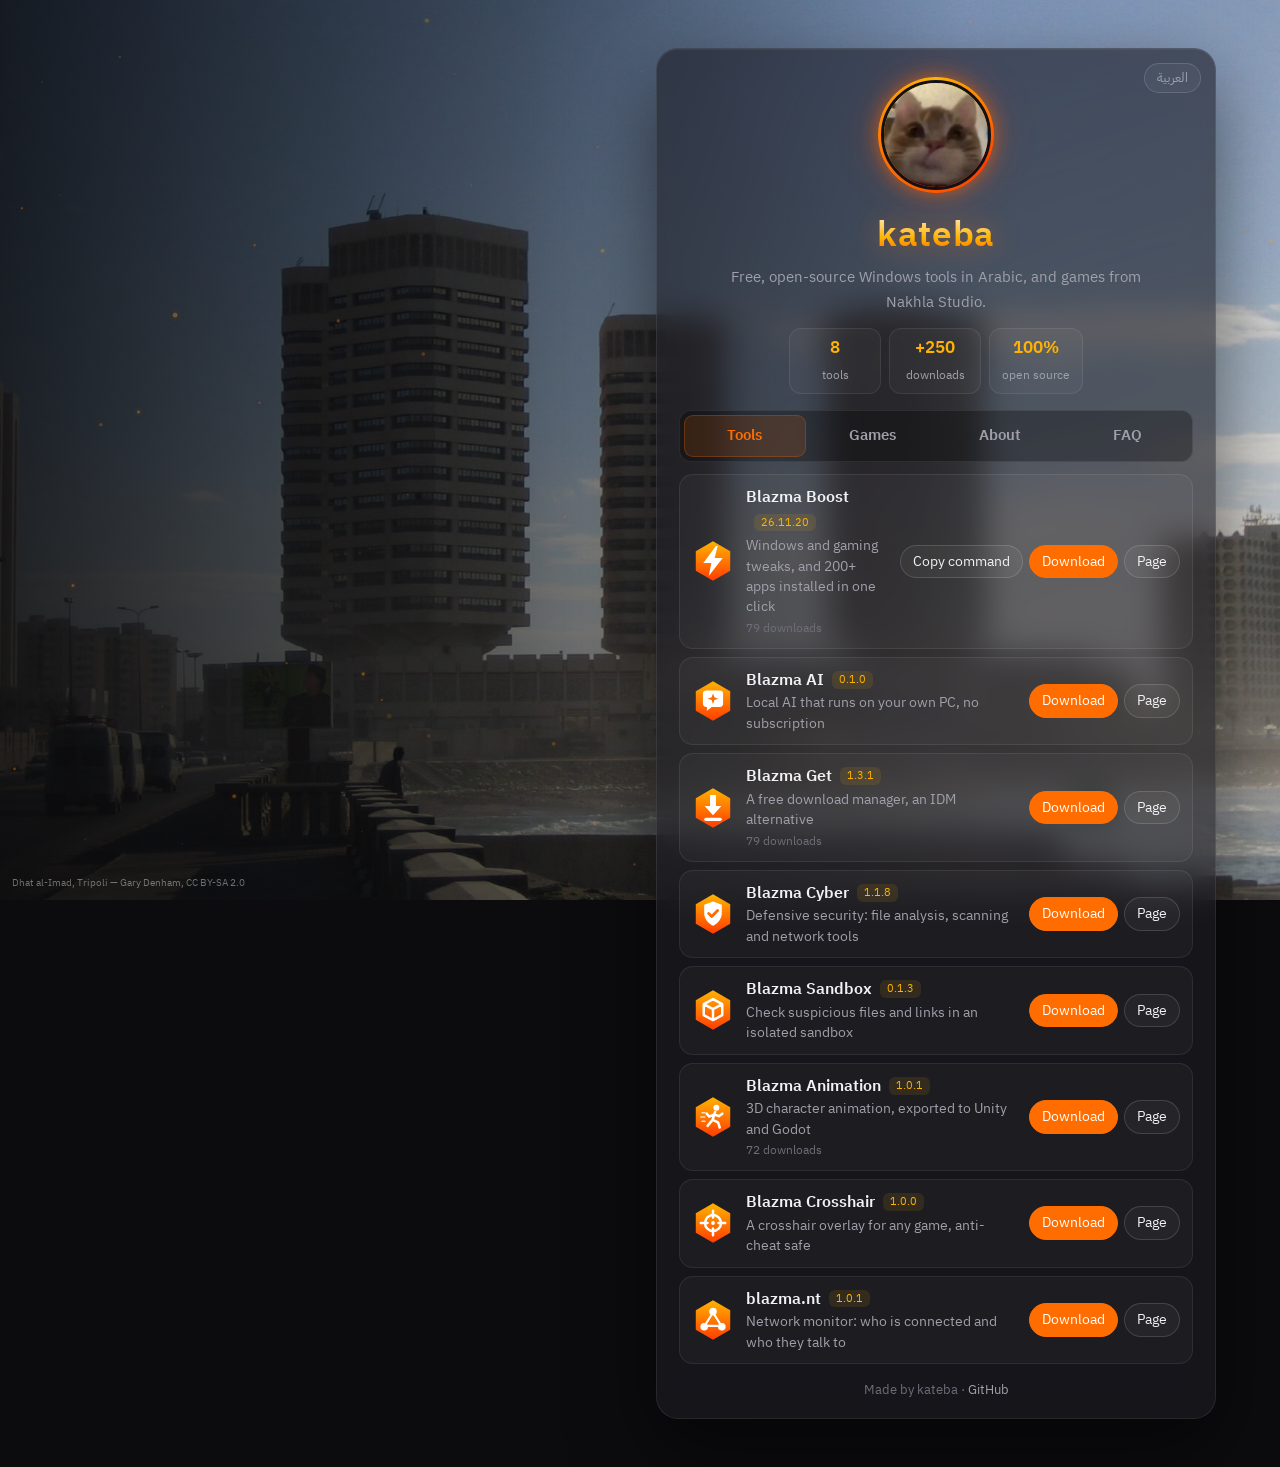
==== index.html @ b82c3898 "Cover: full Dhat al-Imad photo, uncropped" ====
<!DOCTYPE html>
<html lang="ar" dir="rtl">
<head>
<meta charset="utf-8">
<meta name="viewport" content="width=device-width, initial-scale=1">
<title>kateba — أدوات بلازما واستوديو نخلة</title>
<meta name="description" content="أدوات ويندوز عربية مجانية ومفتوحة المصدر من تطوير kateba: Blazma Boost وGet وCyber وSandbox وAI وAnimation وCrosshair وnt، وألعاب استوديو نخلة.">
<meta name="author" content="kateba (mr-kateba)">
<meta name="theme-color" content="#121216">
<link rel="canonical" href="https://mr-kateba.github.io/">
<link rel="icon" href="assets/icon.svg?v=1" type="image/svg+xml">
<link rel="icon" href="assets/icon-192.png?v=1" sizes="192x192" type="image/png">
<link rel="apple-touch-icon" href="assets/icon-192.png?v=1">
<link rel="manifest" href="manifest.webmanifest">
<meta property="og:type" content="website">
<meta property="og:site_name" content="أدوات بلازما">
<meta property="og:title" content="kateba — أدوات بلازما واستوديو نخلة">
<meta property="og:description" content="أدوات ويندوز عربية مجانية ومفتوحة المصدر، بدون حسابات وبدون تتبع.">
<meta property="og:url" content="https://mr-kateba.github.io/">
<meta property="og:image" content="https://mr-kateba.github.io/assets/og.png?v=1">
<meta property="og:image:width" content="1200">
<meta property="og:image:height" content="630">
<meta property="og:locale" content="ar_AR">
<meta name="twitter:card" content="summary_large_image">
<meta name="twitter:title" content="kateba — أدوات بلازما واستوديو نخلة">
<meta name="twitter:description" content="أدوات ويندوز عربية مجانية ومفتوحة المصدر، بدون حسابات وبدون تتبع.">
<meta name="twitter:image" content="https://mr-kateba.github.io/assets/og.png?v=1">
<link rel="stylesheet" href="assets/site.css?v=202611250205">
</head>
<body>

<div class="backdrop" id="backdrop" aria-hidden="true"></div>
<canvas id="embers" class="embers" aria-hidden="true"></canvas>

<main class="stage">
  <section class="card" id="card">
    <button class="lang" id="lang" type="button">English</button>
    <div class="avatar-wrap"><img id="avatar" class="avatar" src="assets/cat.webp" alt="kateba"></div>
    <h1 class="name">kateba</h1>
    <p class="bio" data-i18n="bio"></p>
    <div class="stats" id="stats"></div>

    <nav class="tabs" role="tablist">
      <button class="tab active" role="tab" aria-selected="true" data-tab="tools" data-i18n="tab.tools"></button>
      <button class="tab" role="tab" aria-selected="false" data-tab="games" data-i18n="tab.games"></button>
      <button class="tab" role="tab" aria-selected="false" data-tab="about" data-i18n="tab.about"></button>
      <button class="tab" role="tab" aria-selected="false" data-tab="faq" data-i18n="tab.faq"></button>
    </nav>
    <div class="panel active" id="tab-tools" role="tabpanel"><ul class="list" id="tools"></ul></div>
    <div class="panel" id="tab-games" role="tabpanel"><ul class="list" id="games"></ul></div>
    <div class="panel" id="tab-about" role="tabpanel"><div class="prose" id="about"></div></div>
    <div class="panel" id="tab-faq" role="tabpanel"><div class="faq" id="faq"></div></div>

    <p class="foot"><span data-i18n="foot"></span> · <a href="https://github.com/mr-kateba" target="_blank" rel="noopener"><bdi>GitHub</bdi></a></p>
  </section>
  <a class="credit" href="https://commons.wikimedia.org/wiki/File:Dath_al-Imad_towers,_Tripoli_-_Flickr_-_StartAgain.jpg" target="_blank" rel="noopener" dir="ltr">Dhat al-Imad, Tripoli — Gary Denham, CC BY-SA 2.0</a>
</main>

<script src="assets/app.js?v=202611250205"></script>
</body>
</html>
---- assets/site.css ----
@font-face { font-family: "Plex Arabic"; font-weight: 400; font-display: swap; src: url(fonts/plex-arabic-arabic-400.woff2) format("woff2"); unicode-range: U+0600-06FF, U+0750-077F, U+FB50-FDFF, U+FE70-FEFF; }
@font-face { font-family: "Plex Arabic"; font-weight: 600; font-display: swap; src: url(fonts/plex-arabic-arabic-600.woff2) format("woff2"); unicode-range: U+0600-06FF, U+0750-077F, U+FB50-FDFF, U+FE70-FEFF; }
@font-face { font-family: "Plex Arabic"; font-weight: 400; font-display: swap; src: url(fonts/plex-arabic-latin-400.woff2) format("woff2"); unicode-range: U+0000-00FF, U+2000-206F; }
@font-face { font-family: "Plex Arabic"; font-weight: 600; font-display: swap; src: url(fonts/plex-arabic-latin-600.woff2) format("woff2"); unicode-range: U+0000-00FF, U+2000-206F; }

:root {
  --bg: #0c0c0f; --panel: rgba(28, 28, 34, .62); --line: rgba(255, 255, 255, .08); --line-2: rgba(255, 255, 255, .14);
  --text: #f2f2f5; --muted: #a0a0ab; --faint: #6e6e7a;
  --accent: #ff6d00; --accent-2: #ffb300; --hot: #ff3d00;
  --glow: 0 0 18px rgba(255, 109, 0, .55), 0 0 42px rgba(255, 61, 0, .25);
}
* { box-sizing: border-box; }
html, body { margin: 0; height: 100%; }
body { background: var(--bg); color: var(--text); font-family: "Plex Arabic", "Segoe UI", Tahoma, sans-serif; line-height: 1.6; overflow-x: hidden; }
button { font: inherit; color: inherit; }
a { color: inherit; text-decoration: none; }


/* ---------- background */
.backdrop { position: fixed; inset: 0; z-index: -2;
  background:
    radial-gradient(60% 50% at 50% 110%, rgba(255, 61, 0, .28), transparent 70%),
    radial-gradient(40% 35% at 85% 0%, rgba(255, 179, 0, .10), transparent 70%),
    radial-gradient(45% 40% at 10% 10%, rgba(255, 109, 0, .08), transparent 70%),
    var(--bg);
  background-size: cover; background-position: center; }
.backdrop.has-image::after { content: ""; position: absolute; inset: 0; background: linear-gradient(180deg, rgba(8, 8, 10, .55), rgba(8, 8, 10, .85)); }
.embers { position: fixed; inset: 0; z-index: -1; width: 100%; height: 100%; pointer-events: none; }

/* ---------- card */
.stage { min-height: 100%; display: grid; place-items: center; padding: 48px 16px; }
.card { width: min(560px, 100%); background: var(--panel); border: 1px solid var(--line); border-radius: 22px; padding: 28px 22px 18px;
  backdrop-filter: blur(16px) saturate(1.2); -webkit-backdrop-filter: blur(16px) saturate(1.2);
  box-shadow: 0 30px 80px rgba(0, 0, 0, .55), inset 0 1px 0 rgba(255, 255, 255, .05);
  text-align: center; opacity: 0; transform: translateY(18px) scale(.98); transition: opacity .8s ease .15s, transform .8s cubic-bezier(.2, .8, .2, 1) .15s; }
body.entered .card { opacity: 1; transform: none; }

.avatar-wrap { width: 116px; height: 116px; margin: 0 auto; border-radius: 50%; padding: 3px;
  background: conic-gradient(from 0deg, var(--accent-2), var(--hot), var(--accent), var(--accent-2)); animation: spin 6s linear infinite; box-shadow: var(--glow); }
.avatar { width: 100%; height: 100%; border-radius: 50%; object-fit: cover; display: block; background: #16161b; border: 3px solid #121216; animation: spin 6s linear infinite reverse; }
@keyframes spin { to { transform: rotate(360deg); } }

.name { margin: 14px 0 2px; font-size: 2.2rem; font-weight: 600; letter-spacing: .02em;
  background: linear-gradient(180deg, #fff 0%, var(--accent-2) 55%, var(--hot) 100%); -webkit-background-clip: text; background-clip: text; color: transparent;
  filter: drop-shadow(0 0 14px rgba(255, 109, 0, .45)); }
.bio { margin: 0 auto 18px; max-width: 420px; color: var(--muted); font-size: .95rem; }

/* ---------- tabs + lists */
.tabs { display: flex; gap: 6px; padding: 4px; background: rgba(0, 0, 0, .3); border: 1px solid var(--line); border-radius: 12px; margin-bottom: 12px; }
.tab { flex: 1; border: 0; background: transparent; color: var(--muted); padding: 9px 10px; border-radius: 9px; cursor: pointer; font-weight: 600; transition: background .2s, color .2s; }
.tab:hover { color: var(--text); }
.tab.active { background: rgba(255, 109, 0, .14); color: var(--accent); box-shadow: inset 0 0 0 1px rgba(255, 109, 0, .25); }
.panel { display: none; }
.panel.active { display: block; animation: rise .35s ease; }
@keyframes rise { from { opacity: 0; transform: translateY(6px); } }

.list { list-style: none; margin: 0; padding: 0; display: flex; flex-direction: column; gap: 8px; text-align: start; }
.item { display: flex; align-items: center; gap: 12px; padding: 10px 12px; border-radius: 14px; background: rgba(255, 255, 255, .03); border: 1px solid var(--line); transition: border-color .2s, background .2s, transform .2s; }
.item:hover { border-color: rgba(255, 109, 0, .45); background: rgba(255, 109, 0, .06); transform: translateY(-1px); }
.item img { width: 42px; height: 42px; flex: none; border-radius: 10px; }
.item .info { flex: 1; min-width: 0; }
.item .t { font-weight: 600; }
.item .d { color: var(--muted); font-size: .85rem; line-height: 1.5; }
.item .go { flex: none; display: flex; gap: 6px; }
.pill { border: 1px solid var(--line-2); background: rgba(255, 255, 255, .04); border-radius: 999px; padding: 5px 12px; font-size: .85rem; cursor: pointer; white-space: nowrap; transition: border-color .2s, background .2s; }
.pill:hover { border-color: var(--accent); }
.pill.primary { background: var(--accent); border-color: var(--accent); color: #fff; }
.pill.primary:hover { background: #ff8124; }
.empty { padding: 28px 12px; border: 1px dashed var(--line-2); border-radius: 14px; color: var(--muted); text-align: center; }
.empty b { display: block; color: var(--text); font-size: 1.05rem; margin-bottom: 4px; }
.empty img { width: 52px; height: 52px; opacity: .85; margin-bottom: 6px; }
.foot { margin-top: 14px; color: var(--faint); font-size: .8rem; }
.foot a:hover { color: var(--accent); }

.toast { position: fixed; top: 18px; left: 50%; transform: translate(-50%, -20px); opacity: 0; z-index: 60; background: #1c1c22; border: 1px solid var(--line-2); padding: 8px 16px; border-radius: 999px; transition: .3s; }
.toast.show { opacity: 1; transform: translate(-50%, 0); }

@media (max-width: 760px) {
  .item { flex-wrap: wrap; }
  .item .d { white-space: normal; }
  .item .go { width: 100%; padding-inline-start: 54px; }
  .name { font-size: 1.9rem; }
}
@media (prefers-reduced-motion: reduce) { *, *::before, *::after { animation: none !important; transition: none !important; } }

/* ---------- v3: language button, header stats, versions, about, FAQ */
.card { position: relative; }
.lang { position: absolute; top: 14px; inset-inline-end: 14px; border: 1px solid var(--line-2); background: rgba(255,255,255,.04); color: var(--muted);
  border-radius: 999px; padding: 4px 12px; font-size: .8rem; cursor: pointer; transition: color .2s, border-color .2s; }
.lang:hover { color: var(--text); border-color: var(--accent); }
.stats { display: flex; justify-content: center; gap: 8px; margin: -4px 0 16px; flex-wrap: wrap; }
.stat { min-width: 92px; padding: 6px 12px; border-radius: 12px; background: rgba(255,255,255,.03); border: 1px solid var(--line); }
.stat b { display: block; font-size: 1.05rem; color: var(--accent-2); font-variant-numeric: tabular-nums; }
.stat span { font-size: .75rem; color: var(--muted); }
.tab { padding: 9px 4px; font-size: .92rem; }
.ver { display: inline-block; margin-inline-start: 8px; padding: 0 7px; border-radius: 6px; font-size: .7rem; font-weight: 400; vertical-align: 2px;
  color: var(--accent-2); background: rgba(255,179,0,.1); direction: ltr; font-variant-numeric: tabular-nums; }
.item .meta { font-size: .75rem; color: var(--faint); margin-top: 1px; }
.prose { text-align: start; color: var(--muted); font-size: .95rem; padding: 4px 6px; }
.prose p { margin: 0 0 10px; }
.prose b { color: var(--text); }
.faq { display: flex; flex-direction: column; gap: 8px; text-align: start; }
.faq details { border: 1px solid var(--line); border-radius: 12px; background: rgba(255,255,255,.03); padding: 0 14px; transition: border-color .2s; }
.faq details[open] { border-color: rgba(255,109,0,.4); }
.faq summary { cursor: pointer; padding: 11px 0; font-weight: 600; list-style: none; display: flex; justify-content: space-between; gap: 10px; }
.faq summary::-webkit-details-marker { display: none; }
.faq summary::after { content: "+"; color: var(--accent); font-weight: 400; font-size: 1.2rem; line-height: 1; transition: transform .2s; }
.faq details[open] summary::after { transform: rotate(45deg); }
.faq p { margin: 0 0 12px; color: var(--muted); font-size: .9rem; }
.faq code { font-family: Consolas, monospace; background: rgba(0,0,0,.35); padding: 1px 6px; border-radius: 5px; color: var(--text); }
.foot { margin: 16px 0 0; }
.foot a { color: var(--muted); }
html[dir=ltr] .item .go { direction: ltr; }

.prose .note { display: block; margin-top: 6px; font-size: .7rem; color: var(--faint); opacity: .7; }

/* ---------- cover: Dhat al-Imad on the left, card on the right (bright, as in the first preview) */
body.has-cover .backdrop.has-image { background-size: auto 118%; background-position: 12% 40%; }
body.has-cover .backdrop.has-image::after { background: linear-gradient(270deg, rgba(8,8,10,.85) 0%, rgba(8,8,10,.55) 40%, rgba(8,8,10,.15) 75%); }
body.has-cover .embers { opacity: .45; }
body.has-cover .stage { display: flex; justify-content: flex-start; padding-inline: clamp(16px, 5vw, 80px); }
html[dir=ltr] body.has-cover .stage { justify-content: flex-end; }
html[dir=ltr] body.has-cover .backdrop.has-image::after { transform: scaleX(-1); }
.credit { position: fixed; bottom: 8px; left: 12px; z-index: 2; font-size: .65rem; color: rgba(255,255,255,.4); text-decoration: none; }
.credit:hover { color: rgba(255,255,255,.75); }
body:not(.has-cover) .credit { display: none; }
@media (max-width: 900px) {
  body.has-cover .backdrop.has-image { position: absolute; inset: 0 0 auto 0; height: 300px; background-position: 30% 40%;
    -webkit-mask-image: linear-gradient(#000 60%, transparent); mask-image: linear-gradient(#000 60%, transparent); }
  body.has-cover .backdrop.has-image::after { background: rgba(8,8,10,.25); transform: none; }
  body.has-cover .stage { justify-content: center; padding-top: 210px; }
  .credit { position: static; display: block; text-align: center; padding: 0 0 16px; }
}
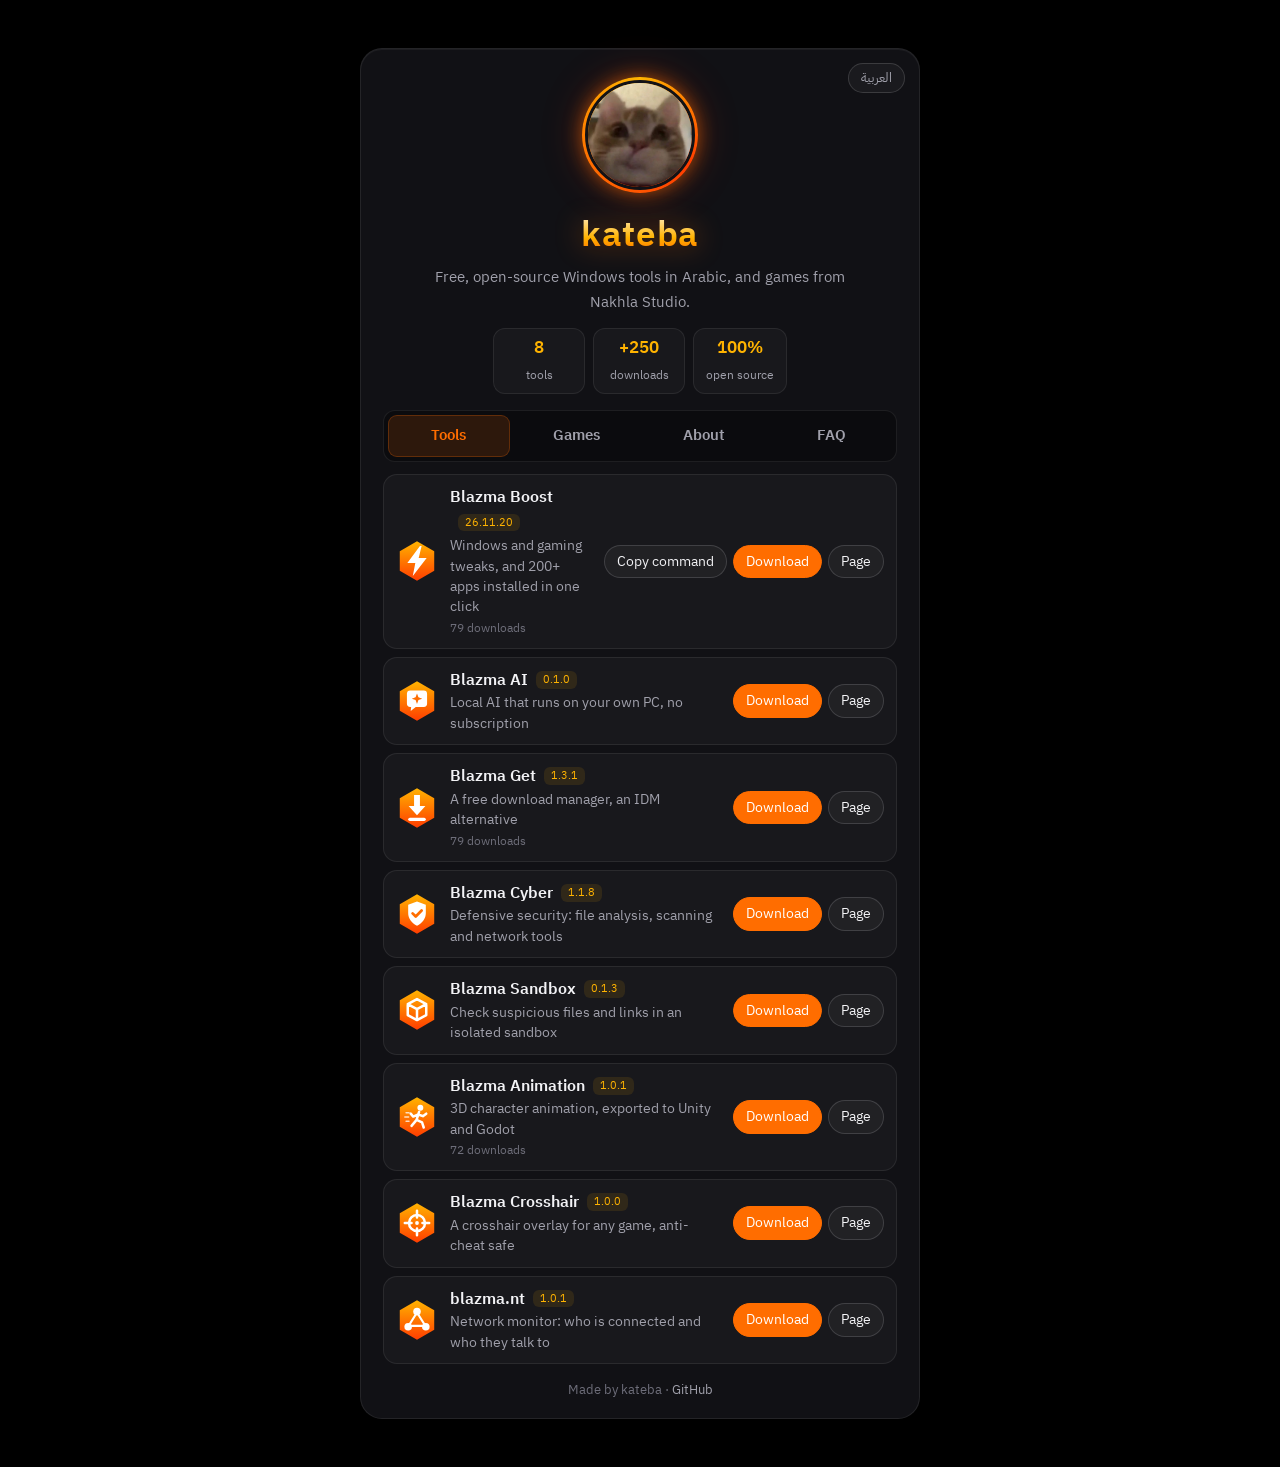
==== commit d3ed9897: "Plain black background for now (cover kept in assets)" ====
--- a/index.html
+++ b/index.html
@@ -25,7 +25,7 @@
 <meta name="twitter:title" content="kateba — أدوات بلازما واستوديو نخلة">
 <meta name="twitter:description" content="أدوات ويندوز عربية مجانية ومفتوحة المصدر، بدون حسابات وبدون تتبع.">
 <meta name="twitter:image" content="https://mr-kateba.github.io/assets/og.png?v=1">
-<link rel="stylesheet" href="assets/site.css?v=202611250205">
+<link rel="stylesheet" href="assets/site.css?v=202611250210">
 </head>
 <body>
 
@@ -56,6 +56,6 @@
   <a class="credit" href="https://commons.wikimedia.org/wiki/File:Dath_al-Imad_towers,_Tripoli_-_Flickr_-_StartAgain.jpg" target="_blank" rel="noopener" dir="ltr">Dhat al-Imad, Tripoli — Gary Denham, CC BY-SA 2.0</a>
 </main>
 
-<script src="assets/app.js?v=202611250205"></script>
+<script src="assets/app.js?v=202611250210"></script>
 </body>
 </html>
--- a/assets/site.css
+++ b/assets/site.css
@@ -131,3 +131,8 @@
   body.has-cover .stage { justify-content: center; padding-top: 210px; }
   .credit { position: static; display: block; text-align: center; padding: 0 0 16px; }
 }
+
+/* plain black background for now */
+body:not(.has-cover) .backdrop { background: #000; }
+body:not(.has-cover) .embers { display: none; }
+body { background: #000; }
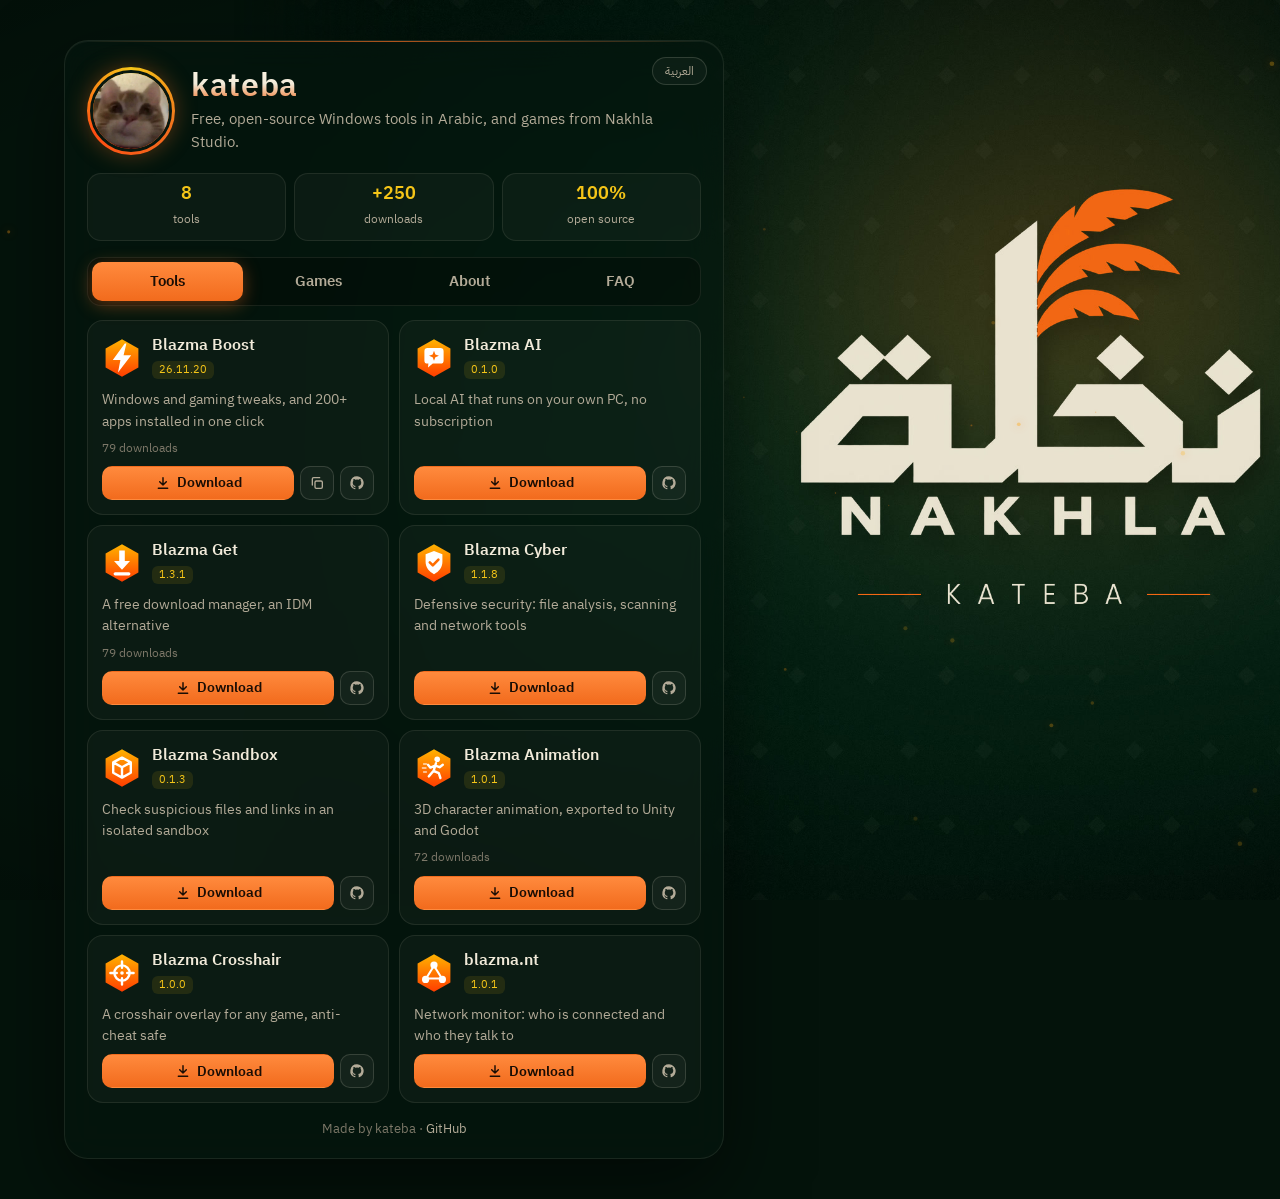
==== commit 3a59c3fc: "Nakhla wallpaper in full resolution as the background, new tool tiles and tabs in the Nakhla colours" ====
--- a/index.html
+++ b/index.html
@@ -6,7 +6,7 @@
 <title>kateba — أدوات بلازما واستوديو نخلة</title>
 <meta name="description" content="أدوات ويندوز عربية مجانية ومفتوحة المصدر من تطوير kateba: Blazma Boost وGet وCyber وSandbox وAI وAnimation وCrosshair وnt، وألعاب استوديو نخلة.">
 <meta name="author" content="kateba (mr-kateba)">
-<meta name="theme-color" content="#121216">
+<meta name="theme-color" content="#04130b">
 <link rel="canonical" href="https://mr-kateba.github.io/">
 <link rel="icon" href="assets/icon.svg?v=1" type="image/svg+xml">
 <link rel="icon" href="assets/icon-192.png?v=1" sizes="192x192" type="image/png">
@@ -25,7 +25,7 @@
 <meta name="twitter:title" content="kateba — أدوات بلازما واستوديو نخلة">
 <meta name="twitter:description" content="أدوات ويندوز عربية مجانية ومفتوحة المصدر، بدون حسابات وبدون تتبع.">
 <meta name="twitter:image" content="https://mr-kateba.github.io/assets/og.png?v=1">
-<link rel="stylesheet" href="assets/site.css?v=202611250210">
+<link rel="stylesheet" href="assets/site.css?v=202611251100">
 </head>
 <body>
 
@@ -35,27 +35,27 @@
 <main class="stage">
   <section class="card" id="card">
     <button class="lang" id="lang" type="button">English</button>
-    <div class="avatar-wrap"><img id="avatar" class="avatar" src="assets/cat.webp" alt="kateba"></div>
-    <h1 class="name">kateba</h1>
-    <p class="bio" data-i18n="bio"></p>
+    <header class="top">
+      <div class="avatar-wrap"><img id="avatar" class="avatar" src="assets/cat.webp" alt="kateba"></div>
+      <div class="who"><h1 class="name">kateba</h1><p class="bio" data-i18n="bio"></p></div>
+    </header>
     <div class="stats" id="stats"></div>
 
-    <nav class="tabs" role="tablist">
+    <nav class="tabs" role="tablist"><span class="ink" aria-hidden="true"></span>
       <button class="tab active" role="tab" aria-selected="true" data-tab="tools" data-i18n="tab.tools"></button>
       <button class="tab" role="tab" aria-selected="false" data-tab="games" data-i18n="tab.games"></button>
       <button class="tab" role="tab" aria-selected="false" data-tab="about" data-i18n="tab.about"></button>
       <button class="tab" role="tab" aria-selected="false" data-tab="faq" data-i18n="tab.faq"></button>
     </nav>
-    <div class="panel active" id="tab-tools" role="tabpanel"><ul class="list" id="tools"></ul></div>
-    <div class="panel" id="tab-games" role="tabpanel"><ul class="list" id="games"></ul></div>
+    <div class="panel active" id="tab-tools" role="tabpanel"><ul class="grid" id="tools"></ul></div>
+    <div class="panel" id="tab-games" role="tabpanel"><ul class="grid" id="games"></ul></div>
     <div class="panel" id="tab-about" role="tabpanel"><div class="prose" id="about"></div></div>
     <div class="panel" id="tab-faq" role="tabpanel"><div class="faq" id="faq"></div></div>
 
     <p class="foot"><span data-i18n="foot"></span> · <a href="https://github.com/mr-kateba" target="_blank" rel="noopener"><bdi>GitHub</bdi></a></p>
   </section>
-  <a class="credit" href="https://commons.wikimedia.org/wiki/File:Dath_al-Imad_towers,_Tripoli_-_Flickr_-_StartAgain.jpg" target="_blank" rel="noopener" dir="ltr">Dhat al-Imad, Tripoli — Gary Denham, CC BY-SA 2.0</a>
 </main>
 
-<script src="assets/app.js?v=202611250210"></script>
+<script src="assets/app.js?v=202611251100"></script>
 </body>
 </html>
--- a/assets/site.css
+++ b/assets/site.css
@@ -3,136 +3,137 @@
 @font-face { font-family: "Plex Arabic"; font-weight: 400; font-display: swap; src: url(fonts/plex-arabic-latin-400.woff2) format("woff2"); unicode-range: U+0000-00FF, U+2000-206F; }
 @font-face { font-family: "Plex Arabic"; font-weight: 600; font-display: swap; src: url(fonts/plex-arabic-latin-600.woff2) format("woff2"); unicode-range: U+0000-00FF, U+2000-206F; }
 
+/* Nakhla palette, taken from the wallpaper */
 :root {
-  --bg: #0c0c0f; --panel: rgba(28, 28, 34, .62); --line: rgba(255, 255, 255, .08); --line-2: rgba(255, 255, 255, .14);
-  --text: #f2f2f5; --muted: #a0a0ab; --faint: #6e6e7a;
-  --accent: #ff6d00; --accent-2: #ffb300; --hot: #ff3d00;
-  --glow: 0 0 18px rgba(255, 109, 0, .55), 0 0 42px rgba(255, 61, 0, .25);
+  --bg: #04130b; --panel: rgba(6, 22, 14, .66); --tile: rgba(236, 228, 210, .035); --tile-hover: rgba(242, 107, 29, .08);
+  --line: rgba(236, 228, 210, .09); --line-2: rgba(236, 228, 210, .16);
+  --text: #f1ead9; --muted: #b3ab98; --faint: #7d7869;
+  --accent: #f26b1d; --accent-2: #f5c518; --hot: #ff4d12;
+  --card-w: 660px; --pad: 5vw;
 }
 * { box-sizing: border-box; }
-html, body { margin: 0; height: 100%; }
+html, body { margin: 0; min-height: 100%; }
 body { background: var(--bg); color: var(--text); font-family: "Plex Arabic", "Segoe UI", Tahoma, sans-serif; line-height: 1.6; overflow-x: hidden; }
 button { font: inherit; color: inherit; }
 a { color: inherit; text-decoration: none; }
+svg { display: block; }
 
+/* ---------- background: the Nakhla wallpaper, logo kept in the free space beside the card */
+.backdrop { position: fixed; inset: 0; z-index: -2; overflow: hidden; background: var(--bg); }
+.backdrop::before { content: ""; position: absolute; top: 0; height: 100vh; width: 177.78vh;
+  left: calc((100vw - var(--card-w) - 2 * var(--pad)) / 2 - 88.89vh);
+  background: url(nakhla-wall-2560.jpg?v=1) center / cover no-repeat;
+  -webkit-mask-image: linear-gradient(90deg, transparent, #000 12%, #000 88%, transparent);
+          mask-image: linear-gradient(90deg, transparent, #000 12%, #000 88%, transparent);
+  animation: breathe 14s ease-in-out infinite alternate; }
+.backdrop::after { content: ""; position: absolute; inset: 0;
+  background: radial-gradient(120% 90% at 50% 50%, transparent 55%, rgba(0, 0, 0, .55)); }
+@keyframes breathe { from { transform: scale(1); } to { transform: scale(1.035); } }
+html[dir=ltr] .backdrop::before { left: auto; right: calc((100vw - var(--card-w) - 2 * var(--pad)) / 2 - 88.89vh); }
+.embers { position: fixed; inset: 0; z-index: -1; width: 100%; height: 100%; pointer-events: none; opacity: .5; }
 
-/* ---------- background */
-.backdrop { position: fixed; inset: 0; z-index: -2;
-  background:
-    radial-gradient(60% 50% at 50% 110%, rgba(255, 61, 0, .28), transparent 70%),
-    radial-gradient(40% 35% at 85% 0%, rgba(255, 179, 0, .10), transparent 70%),
-    radial-gradient(45% 40% at 10% 10%, rgba(255, 109, 0, .08), transparent 70%),
-    var(--bg);
-  background-size: cover; background-position: center; }
-.backdrop.has-image::after { content: ""; position: absolute; inset: 0; background: linear-gradient(180deg, rgba(8, 8, 10, .55), rgba(8, 8, 10, .85)); }
-.embers { position: fixed; inset: 0; z-index: -1; width: 100%; height: 100%; pointer-events: none; }
-
-/* ---------- card */
-.stage { min-height: 100%; display: grid; place-items: center; padding: 48px 16px; }
-.card { width: min(560px, 100%); background: var(--panel); border: 1px solid var(--line); border-radius: 22px; padding: 28px 22px 18px;
-  backdrop-filter: blur(16px) saturate(1.2); -webkit-backdrop-filter: blur(16px) saturate(1.2);
-  box-shadow: 0 30px 80px rgba(0, 0, 0, .55), inset 0 1px 0 rgba(255, 255, 255, .05);
-  text-align: center; opacity: 0; transform: translateY(18px) scale(.98); transition: opacity .8s ease .15s, transform .8s cubic-bezier(.2, .8, .2, 1) .15s; }
+/* ---------- layout */
+.stage { min-height: 100vh; display: flex; align-items: center; justify-content: flex-start; padding: 40px var(--pad); }
+.card { position: relative; width: min(var(--card-w), 100%); background: var(--panel); border: 1px solid var(--line); border-radius: 24px; padding: 26px 22px 18px;
+  backdrop-filter: blur(18px) saturate(1.15); -webkit-backdrop-filter: blur(18px) saturate(1.15);
+  box-shadow: 0 30px 80px rgba(0, 0, 0, .5), inset 0 1px 0 rgba(236, 228, 210, .06);
+  opacity: 0; transform: translateY(18px); transition: opacity .8s ease .15s, transform .8s cubic-bezier(.2, .8, .2, 1) .15s; }
+.card::before { content: ""; position: absolute; inset: 0 24px auto; height: 1px; background: linear-gradient(90deg, transparent, rgba(242, 107, 29, .7), transparent); }
 body.entered .card { opacity: 1; transform: none; }
 
-.avatar-wrap { width: 116px; height: 116px; margin: 0 auto; border-radius: 50%; padding: 3px;
-  background: conic-gradient(from 0deg, var(--accent-2), var(--hot), var(--accent), var(--accent-2)); animation: spin 6s linear infinite; box-shadow: var(--glow); }
-.avatar { width: 100%; height: 100%; border-radius: 50%; object-fit: cover; display: block; background: #16161b; border: 3px solid #121216; animation: spin 6s linear infinite reverse; }
+/* ---------- header */
+.top { display: flex; align-items: center; gap: 16px; }
+.avatar-wrap { width: 88px; height: 88px; flex: none; border-radius: 50%; padding: 3px;
+  background: conic-gradient(from 0deg, var(--accent-2), var(--accent), var(--hot), var(--accent-2)); animation: spin 8s linear infinite;
+  box-shadow: 0 0 22px rgba(242, 107, 29, .35); }
+.avatar { width: 100%; height: 100%; border-radius: 50%; object-fit: cover; display: block; background: #0b1a12; border: 3px solid #08170f; animation: spin 8s linear infinite reverse; }
 @keyframes spin { to { transform: rotate(360deg); } }
+.who { flex: 1; min-width: 0; }
+.name { margin: 0; font-size: 2rem; line-height: 1.15; font-weight: 600; letter-spacing: .02em;
+  background: linear-gradient(180deg, #fff6e6 0%, var(--text) 45%, var(--accent) 100%); -webkit-background-clip: text; background-clip: text; color: transparent; }
+.bio { margin: 4px 0 0; color: var(--muted); font-size: .92rem; }
+.lang { position: absolute; top: 16px; inset-inline-end: 16px; border: 1px solid var(--line-2); background: rgba(236, 228, 210, .04); color: var(--muted);
+  border-radius: 999px; padding: 3px 12px; font-size: .78rem; cursor: pointer; transition: color .2s, border-color .2s; }
+.lang:hover { color: var(--text); border-color: var(--accent); }
 
-.name { margin: 14px 0 2px; font-size: 2.2rem; font-weight: 600; letter-spacing: .02em;
-  background: linear-gradient(180deg, #fff 0%, var(--accent-2) 55%, var(--hot) 100%); -webkit-background-clip: text; background-clip: text; color: transparent;
-  filter: drop-shadow(0 0 14px rgba(255, 109, 0, .45)); }
-.bio { margin: 0 auto 18px; max-width: 420px; color: var(--muted); font-size: .95rem; }
+.stats { display: grid; grid-template-columns: repeat(3, 1fr); gap: 8px; margin: 18px 0 16px; }
+.stat { padding: 8px 10px; border-radius: 14px; background: var(--tile); border: 1px solid var(--line); text-align: center; }
+.stat b { display: block; font-size: 1.15rem; line-height: 1.3; color: var(--accent-2); font-variant-numeric: tabular-nums; }
+.stat span { font-size: .74rem; color: var(--muted); }
 
-/* ---------- tabs + lists */
-.tabs { display: flex; gap: 6px; padding: 4px; background: rgba(0, 0, 0, .3); border: 1px solid var(--line); border-radius: 12px; margin-bottom: 12px; }
-.tab { flex: 1; border: 0; background: transparent; color: var(--muted); padding: 9px 10px; border-radius: 9px; cursor: pointer; font-weight: 600; transition: background .2s, color .2s; }
+/* ---------- tabs */
+.tabs { position: relative; display: grid; grid-template-columns: repeat(4, 1fr); padding: 4px; background: rgba(0, 0, 0, .28); border: 1px solid var(--line); border-radius: 14px; margin-bottom: 14px; }
+.tab { position: relative; z-index: 1; border: 0; background: transparent; color: var(--muted); padding: 8px 4px; border-radius: 10px; cursor: pointer; font-weight: 600; font-size: .92rem; transition: color .25s; }
 .tab:hover { color: var(--text); }
-.tab.active { background: rgba(255, 109, 0, .14); color: var(--accent); box-shadow: inset 0 0 0 1px rgba(255, 109, 0, .25); }
+.tab.active { color: #1a0d04; }
+.tabs .ink { position: absolute; top: 4px; bottom: 4px; border-radius: 10px; background: linear-gradient(180deg, #ff8a3d, var(--accent)); box-shadow: 0 4px 18px rgba(242, 107, 29, .4);
+  transition: left .35s cubic-bezier(.2, .8, .2, 1), width .35s; }
 .panel { display: none; }
 .panel.active { display: block; animation: rise .35s ease; }
 @keyframes rise { from { opacity: 0; transform: translateY(6px); } }
 
-.list { list-style: none; margin: 0; padding: 0; display: flex; flex-direction: column; gap: 8px; text-align: start; }
-.item { display: flex; align-items: center; gap: 12px; padding: 10px 12px; border-radius: 14px; background: rgba(255, 255, 255, .03); border: 1px solid var(--line); transition: border-color .2s, background .2s, transform .2s; }
-.item:hover { border-color: rgba(255, 109, 0, .45); background: rgba(255, 109, 0, .06); transform: translateY(-1px); }
-.item img { width: 42px; height: 42px; flex: none; border-radius: 10px; }
-.item .info { flex: 1; min-width: 0; }
-.item .t { font-weight: 600; }
-.item .d { color: var(--muted); font-size: .85rem; line-height: 1.5; }
-.item .go { flex: none; display: flex; gap: 6px; }
-.pill { border: 1px solid var(--line-2); background: rgba(255, 255, 255, .04); border-radius: 999px; padding: 5px 12px; font-size: .85rem; cursor: pointer; white-space: nowrap; transition: border-color .2s, background .2s; }
-.pill:hover { border-color: var(--accent); }
-.pill.primary { background: var(--accent); border-color: var(--accent); color: #fff; }
-.pill.primary:hover { background: #ff8124; }
-.empty { padding: 28px 12px; border: 1px dashed var(--line-2); border-radius: 14px; color: var(--muted); text-align: center; }
+/* ---------- tool tiles */
+.grid { list-style: none; margin: 0; padding: 0; display: grid; grid-template-columns: repeat(2, 1fr); gap: 10px; }
+.tile { position: relative; display: flex; flex-direction: column; gap: 8px; padding: 14px; border-radius: 16px; background: var(--tile); border: 1px solid var(--line); overflow: hidden;
+  transition: border-color .25s, background .25s, transform .25s, box-shadow .25s; }
+.tile::after { content: ""; position: absolute; inset: auto -30% -60% auto; width: 160px; height: 160px; border-radius: 50%;
+  background: radial-gradient(circle, rgba(242, 107, 29, .22), transparent 70%); opacity: 0; transition: opacity .3s; pointer-events: none; }
+.tile:hover { border-color: rgba(242, 107, 29, .5); background: var(--tile-hover); transform: translateY(-3px); box-shadow: 0 12px 30px rgba(0, 0, 0, .35); }
+.tile:hover::after { opacity: 1; }
+.tile-head { display: flex; align-items: center; gap: 10px; }
+.tile-head img { width: 40px; height: 40px; flex: none; transition: transform .3s; }
+.tile:hover .tile-head img { transform: rotate(-6deg) scale(1.06); }
+.tile .t { font-weight: 600; line-height: 1.3; }
+.tile .ver { display: inline-block; margin-top: 2px; padding: 0 7px; border-radius: 6px; font-size: .7rem; color: var(--accent-2); background: rgba(245, 197, 24, .1); direction: ltr; font-variant-numeric: tabular-nums; }
+.tile .d { flex: 1; margin: 0; color: var(--muted); font-size: .85rem; line-height: 1.55; }
+.tile .meta { font-size: .72rem; color: var(--faint); }
+.go { display: flex; gap: 6px; align-items: center; }
+.btn { display: inline-flex; align-items: center; justify-content: center; gap: 6px; height: 34px; border-radius: 10px; border: 1px solid var(--line-2); background: rgba(236, 228, 210, .04);
+  padding: 0 12px; font-size: .85rem; font-weight: 600; cursor: pointer; white-space: nowrap; transition: border-color .2s, background .2s, color .2s, transform .15s; }
+.btn:hover { border-color: var(--accent); color: #fff; }
+.btn:active { transform: scale(.96); }
+.btn svg { width: 16px; height: 16px; }
+.btn.primary { flex: 1; background: linear-gradient(180deg, #ff8a3d, var(--accent)); border-color: transparent; color: #1a0d04; }
+.btn.primary:hover { filter: brightness(1.08); color: #1a0d04; }
+.btn.icon { width: 34px; padding: 0; color: var(--muted); }
+.empty { padding: 30px 12px; border: 1px dashed var(--line-2); border-radius: 16px; color: var(--muted); text-align: center; grid-column: 1 / -1; }
 .empty b { display: block; color: var(--text); font-size: 1.05rem; margin-bottom: 4px; }
-.empty img { width: 52px; height: 52px; opacity: .85; margin-bottom: 6px; }
-.foot { margin-top: 14px; color: var(--faint); font-size: .8rem; }
+.empty img { width: 54px; height: 54px; opacity: .9; margin-bottom: 6px; }
+
+/* ---------- about + FAQ */
+.prose { color: var(--muted); font-size: .95rem; padding: 4px 6px; }
+.prose p { margin: 0 0 10px; }
+.prose b { color: var(--text); }
+.prose .note { display: block; margin-top: 6px; font-size: .7rem; color: var(--faint); opacity: .7; }
+.faq { display: flex; flex-direction: column; gap: 8px; }
+.faq details { border: 1px solid var(--line); border-radius: 14px; background: var(--tile); padding: 0 14px; transition: border-color .2s; }
+.faq details[open] { border-color: rgba(242, 107, 29, .45); }
+.faq summary { cursor: pointer; padding: 11px 0; font-weight: 600; list-style: none; display: flex; justify-content: space-between; gap: 10px; }
+.faq summary::-webkit-details-marker { display: none; }
+.faq summary::after { content: "+"; color: var(--accent); font-weight: 400; font-size: 1.25rem; line-height: 1; transition: transform .2s; }
+.faq details[open] summary::after { transform: rotate(45deg); }
+.faq p { margin: 0 0 12px; color: var(--muted); font-size: .9rem; }
+.faq code { font-family: Consolas, monospace; background: rgba(0, 0, 0, .35); padding: 1px 6px; border-radius: 5px; color: var(--text); }
+
+.foot { margin: 16px 0 0; text-align: center; color: var(--faint); font-size: .8rem; }
+.foot a { color: var(--muted); }
 .foot a:hover { color: var(--accent); }
-
-.toast { position: fixed; top: 18px; left: 50%; transform: translate(-50%, -20px); opacity: 0; z-index: 60; background: #1c1c22; border: 1px solid var(--line-2); padding: 8px 16px; border-radius: 999px; transition: .3s; }
+.toast { position: fixed; top: 18px; left: 50%; transform: translate(-50%, -20px); opacity: 0; z-index: 60; background: #0d2117; border: 1px solid var(--line-2); padding: 8px 16px; border-radius: 999px; transition: .3s; }
 .toast.show { opacity: 1; transform: translate(-50%, 0); }
 
-@media (max-width: 760px) {
-  .item { flex-wrap: wrap; }
-  .item .d { white-space: normal; }
-  .item .go { width: 100%; padding-inline-start: 54px; }
-  .name { font-size: 1.9rem; }
+/* ---------- smaller screens: wallpaper on top, card below */
+@media (max-width: 1100px), (max-aspect-ratio: 5/4) {
+  .backdrop { position: absolute; height: 100vh; }
+  .backdrop::before { top: 0; left: 0; right: 0; width: 100%; height: 56.25vw; min-height: 260px; background: url(nakhla-wall-1280.jpg?v=1) 50% 35% / 140% auto no-repeat;
+    -webkit-mask-image: linear-gradient(#000 70%, transparent); mask-image: linear-gradient(#000 70%, transparent); }
+  html[dir=ltr] .backdrop::before { right: 0; left: 0; }
+  .stage { justify-content: center; align-items: flex-start; padding: max(42vw, 200px) 14px 30px; }
+}
+@media (max-width: 560px) {
+  .grid { grid-template-columns: 1fr; }
+  .card { padding: 22px 14px 16px; }
+  .avatar-wrap { width: 72px; height: 72px; }
+  .name { font-size: 1.7rem; }
+  .tab { font-size: .85rem; }
 }
 @media (prefers-reduced-motion: reduce) { *, *::before, *::after { animation: none !important; transition: none !important; } }
-
-/* ---------- v3: language button, header stats, versions, about, FAQ */
-.card { position: relative; }
-.lang { position: absolute; top: 14px; inset-inline-end: 14px; border: 1px solid var(--line-2); background: rgba(255,255,255,.04); color: var(--muted);
-  border-radius: 999px; padding: 4px 12px; font-size: .8rem; cursor: pointer; transition: color .2s, border-color .2s; }
-.lang:hover { color: var(--text); border-color: var(--accent); }
-.stats { display: flex; justify-content: center; gap: 8px; margin: -4px 0 16px; flex-wrap: wrap; }
-.stat { min-width: 92px; padding: 6px 12px; border-radius: 12px; background: rgba(255,255,255,.03); border: 1px solid var(--line); }
-.stat b { display: block; font-size: 1.05rem; color: var(--accent-2); font-variant-numeric: tabular-nums; }
-.stat span { font-size: .75rem; color: var(--muted); }
-.tab { padding: 9px 4px; font-size: .92rem; }
-.ver { display: inline-block; margin-inline-start: 8px; padding: 0 7px; border-radius: 6px; font-size: .7rem; font-weight: 400; vertical-align: 2px;
-  color: var(--accent-2); background: rgba(255,179,0,.1); direction: ltr; font-variant-numeric: tabular-nums; }
-.item .meta { font-size: .75rem; color: var(--faint); margin-top: 1px; }
-.prose { text-align: start; color: var(--muted); font-size: .95rem; padding: 4px 6px; }
-.prose p { margin: 0 0 10px; }
-.prose b { color: var(--text); }
-.faq { display: flex; flex-direction: column; gap: 8px; text-align: start; }
-.faq details { border: 1px solid var(--line); border-radius: 12px; background: rgba(255,255,255,.03); padding: 0 14px; transition: border-color .2s; }
-.faq details[open] { border-color: rgba(255,109,0,.4); }
-.faq summary { cursor: pointer; padding: 11px 0; font-weight: 600; list-style: none; display: flex; justify-content: space-between; gap: 10px; }
-.faq summary::-webkit-details-marker { display: none; }
-.faq summary::after { content: "+"; color: var(--accent); font-weight: 400; font-size: 1.2rem; line-height: 1; transition: transform .2s; }
-.faq details[open] summary::after { transform: rotate(45deg); }
-.faq p { margin: 0 0 12px; color: var(--muted); font-size: .9rem; }
-.faq code { font-family: Consolas, monospace; background: rgba(0,0,0,.35); padding: 1px 6px; border-radius: 5px; color: var(--text); }
-.foot { margin: 16px 0 0; }
-.foot a { color: var(--muted); }
-html[dir=ltr] .item .go { direction: ltr; }
-
-.prose .note { display: block; margin-top: 6px; font-size: .7rem; color: var(--faint); opacity: .7; }
-
-/* ---------- cover: Dhat al-Imad on the left, card on the right (bright, as in the first preview) */
-body.has-cover .backdrop.has-image { background-size: auto 118%; background-position: 12% 40%; }
-body.has-cover .backdrop.has-image::after { background: linear-gradient(270deg, rgba(8,8,10,.85) 0%, rgba(8,8,10,.55) 40%, rgba(8,8,10,.15) 75%); }
-body.has-cover .embers { opacity: .45; }
-body.has-cover .stage { display: flex; justify-content: flex-start; padding-inline: clamp(16px, 5vw, 80px); }
-html[dir=ltr] body.has-cover .stage { justify-content: flex-end; }
-html[dir=ltr] body.has-cover .backdrop.has-image::after { transform: scaleX(-1); }
-.credit { position: fixed; bottom: 8px; left: 12px; z-index: 2; font-size: .65rem; color: rgba(255,255,255,.4); text-decoration: none; }
-.credit:hover { color: rgba(255,255,255,.75); }
-body:not(.has-cover) .credit { display: none; }
-@media (max-width: 900px) {
-  body.has-cover .backdrop.has-image { position: absolute; inset: 0 0 auto 0; height: 300px; background-position: 30% 40%;
-    -webkit-mask-image: linear-gradient(#000 60%, transparent); mask-image: linear-gradient(#000 60%, transparent); }
-  body.has-cover .backdrop.has-image::after { background: rgba(8,8,10,.25); transform: none; }
-  body.has-cover .stage { justify-content: center; padding-top: 210px; }
-  .credit { position: static; display: block; text-align: center; padding: 0 0 16px; }
-}
-
-/* plain black background for now */
-body:not(.has-cover) .backdrop { background: #000; }
-body:not(.has-cover) .embers { display: none; }
-body { background: #000; }
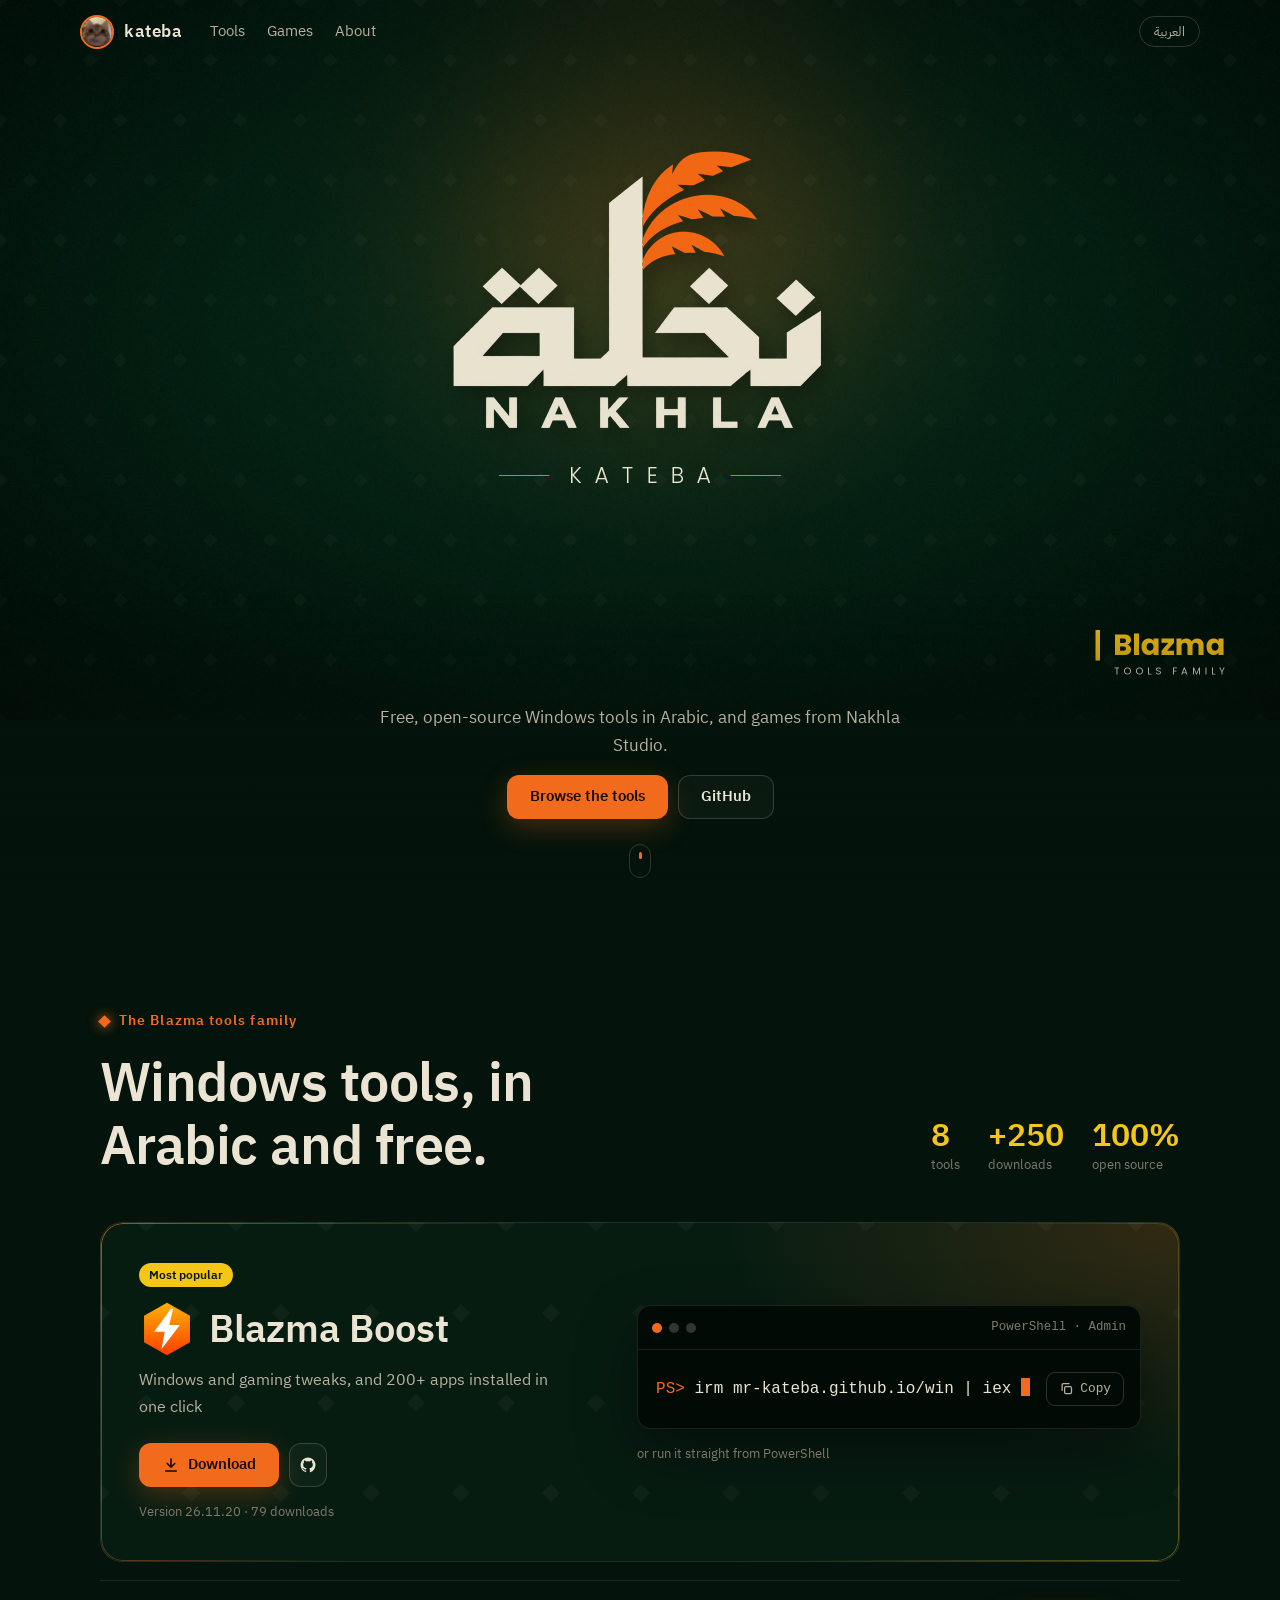
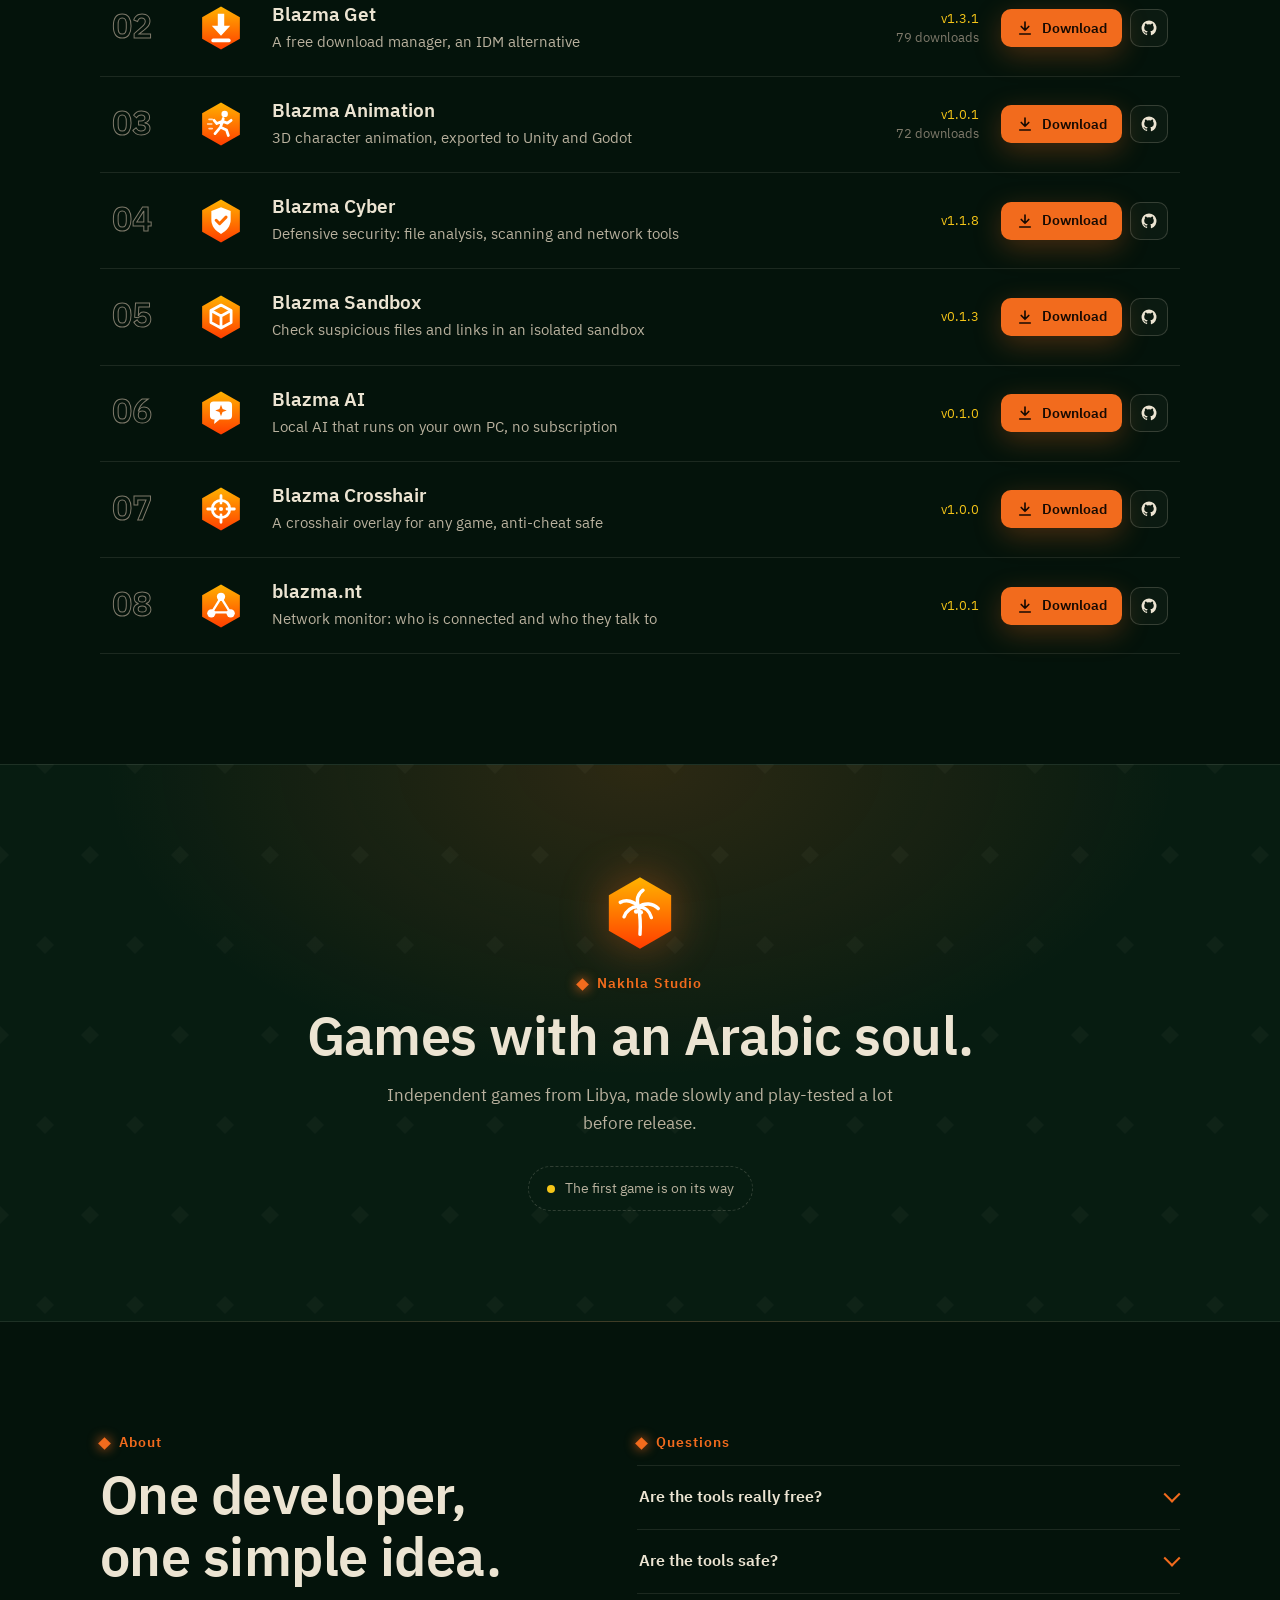
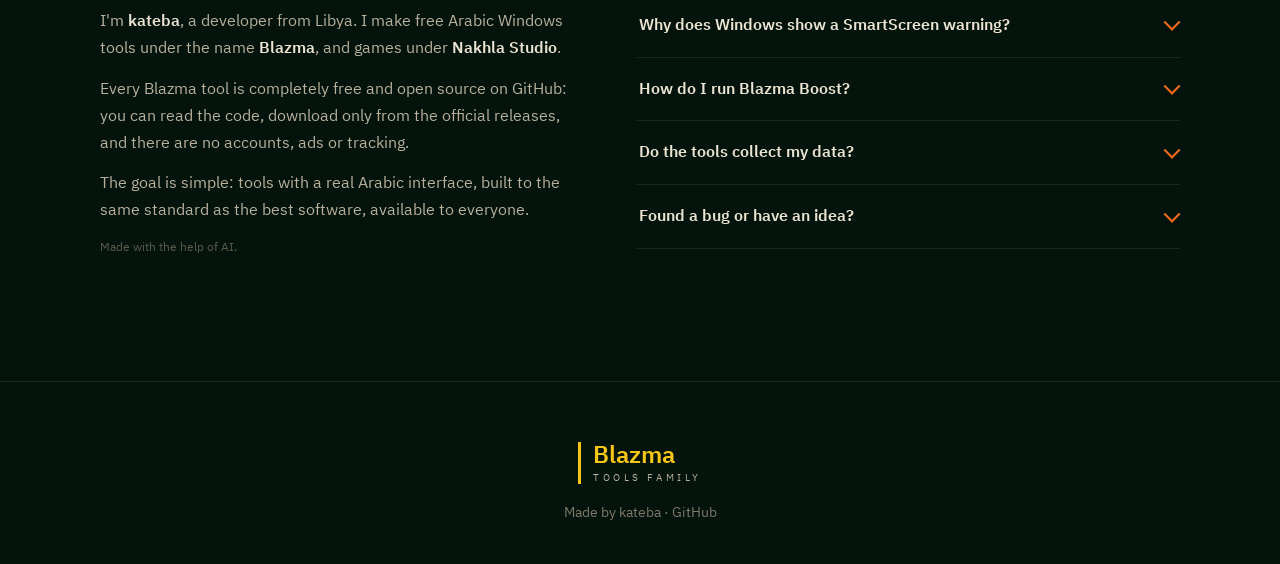
==== commit a829d41f: "Rebuild the site: Nakhla wallpaper opening screen, featured Boost with a PowerShell line, numbered t" ====
--- a/index.html
+++ b/index.html
@@ -2,7 +2,7 @@
 <html lang="ar" dir="rtl">
 <head>
 <meta charset="utf-8">
-<meta name="viewport" content="width=device-width, initial-scale=1">
+<meta name="viewport" content="width=device-width, initial-scale=1, viewport-fit=cover">
 <title>kateba — أدوات بلازما واستوديو نخلة</title>
 <meta name="description" content="أدوات ويندوز عربية مجانية ومفتوحة المصدر من تطوير kateba: Blazma Boost وGet وCyber وSandbox وAI وAnimation وCrosshair وnt، وألعاب استوديو نخلة.">
 <meta name="author" content="kateba (mr-kateba)">
@@ -25,37 +25,75 @@
 <meta name="twitter:title" content="kateba — أدوات بلازما واستوديو نخلة">
 <meta name="twitter:description" content="أدوات ويندوز عربية مجانية ومفتوحة المصدر، بدون حسابات وبدون تتبع.">
 <meta name="twitter:image" content="https://mr-kateba.github.io/assets/og.png?v=1">
-<link rel="stylesheet" href="assets/site.css?v=202611251100">
+<link rel="stylesheet" href="assets/site.css?v=202611251230">
 </head>
 <body>
 
-<div class="backdrop" id="backdrop" aria-hidden="true"></div>
-<canvas id="embers" class="embers" aria-hidden="true"></canvas>
+<header class="nav" id="nav">
+  <a class="brand" href="#top"><img src="assets/cat.webp" alt=""><span>kateba</span></a>
+  <nav class="links">
+    <a href="#tools" data-i18n="nav.tools"></a>
+    <a href="#games" data-i18n="nav.games"></a>
+    <a href="#about" data-i18n="nav.about"></a>
+  </nav>
+  <button class="lang" id="lang" type="button">English</button>
+</header>
 
-<main class="stage">
-  <section class="card" id="card">
-    <button class="lang" id="lang" type="button">English</button>
-    <header class="top">
-      <div class="avatar-wrap"><img id="avatar" class="avatar" src="assets/cat.webp" alt="kateba"></div>
-      <div class="who"><h1 class="name">kateba</h1><p class="bio" data-i18n="bio"></p></div>
-    </header>
-    <div class="stats" id="stats"></div>
+<main>
+  <!-- 1. the Nakhla wallpaper, untouched, as the opening screen -->
+  <section class="hero" id="top">
+    <div class="hero-img" role="img" aria-label="Nakhla — kateba"></div>
+    <div class="hero-foot reveal">
+      <p class="tagline" data-i18n="hero"></p>
+      <div class="hero-cta">
+        <a class="btn solid" href="#tools" data-i18n="cta.tools"></a>
+        <a class="btn ghost" href="https://github.com/mr-kateba" target="_blank" rel="noopener"><bdi>GitHub</bdi></a>
+      </div>
+    </div>
+    <a class="scroll" href="#tools" aria-label="tools"><span></span></a>
+  </section>
 
-    <nav class="tabs" role="tablist"><span class="ink" aria-hidden="true"></span>
-      <button class="tab active" role="tab" aria-selected="true" data-tab="tools" data-i18n="tab.tools"></button>
-      <button class="tab" role="tab" aria-selected="false" data-tab="games" data-i18n="tab.games"></button>
-      <button class="tab" role="tab" aria-selected="false" data-tab="about" data-i18n="tab.about"></button>
-      <button class="tab" role="tab" aria-selected="false" data-tab="faq" data-i18n="tab.faq"></button>
-    </nav>
-    <div class="panel active" id="tab-tools" role="tabpanel"><ul class="grid" id="tools"></ul></div>
-    <div class="panel" id="tab-games" role="tabpanel"><ul class="grid" id="games"></ul></div>
-    <div class="panel" id="tab-about" role="tabpanel"><div class="prose" id="about"></div></div>
-    <div class="panel" id="tab-faq" role="tabpanel"><div class="faq" id="faq"></div></div>
+  <!-- 2. tools -->
+  <section class="sec" id="tools">
+    <div class="sec-head reveal">
+      <p class="kicker"><span class="dot"></span><span data-i18n="tools.kicker"></span></p>
+      <h2 data-i18n="tools.title"></h2>
+      <div class="facts" id="facts"></div>
+    </div>
+    <article class="feature reveal" id="feature"></article>
+    <ol class="index" id="index"></ol>
+  </section>
 
-    <p class="foot"><span data-i18n="foot"></span> · <a href="https://github.com/mr-kateba" target="_blank" rel="noopener"><bdi>GitHub</bdi></a></p>
+  <!-- 3. Nakhla Studio -->
+  <section class="sec studio" id="games">
+    <div class="studio-inner reveal">
+      <img class="studio-mark" src="assets/nakhla.svg" alt="">
+      <p class="kicker"><span class="dot"></span><span data-i18n="games.kicker"></span></p>
+      <h2 data-i18n="games.title"></h2>
+      <p class="studio-text" data-i18n="games.text"></p>
+      <ul class="games" id="games-list"></ul>
+    </div>
+  </section>
+
+  <!-- 4. about + questions -->
+  <section class="sec split" id="about">
+    <div class="about reveal">
+      <p class="kicker"><span class="dot"></span><span data-i18n="about.kicker"></span></p>
+      <h2 data-i18n="about.title"></h2>
+      <div class="prose" id="about-text"></div>
+    </div>
+    <div class="qa reveal">
+      <p class="kicker"><span class="dot"></span><span data-i18n="faq.kicker"></span></p>
+      <div class="faq" id="faq"></div>
+    </div>
   </section>
 </main>
 
-<script src="assets/app.js?v=202611251100"></script>
+<footer class="foot">
+  <div class="sig" dir="ltr"><b>Blazma</b><span>TOOLS FAMILY</span></div>
+  <p><span data-i18n="foot"></span> · <a href="https://github.com/mr-kateba" target="_blank" rel="noopener"><bdi>GitHub</bdi></a></p>
+</footer>
+
+<script src="assets/app.js?v=202611251230"></script>
 </body>
 </html>
--- a/assets/site.css
+++ b/assets/site.css
@@ -3,137 +3,195 @@
 @font-face { font-family: "Plex Arabic"; font-weight: 400; font-display: swap; src: url(fonts/plex-arabic-latin-400.woff2) format("woff2"); unicode-range: U+0000-00FF, U+2000-206F; }
 @font-face { font-family: "Plex Arabic"; font-weight: 600; font-display: swap; src: url(fonts/plex-arabic-latin-600.woff2) format("woff2"); unicode-range: U+0000-00FF, U+2000-206F; }
 
-/* Nakhla palette, taken from the wallpaper */
+/* Palette lifted from the Nakhla wallpaper */
 :root {
-  --bg: #04130b; --panel: rgba(6, 22, 14, .66); --tile: rgba(236, 228, 210, .035); --tile-hover: rgba(242, 107, 29, .08);
-  --line: rgba(236, 228, 210, .09); --line-2: rgba(236, 228, 210, .16);
-  --text: #f1ead9; --muted: #b3ab98; --faint: #7d7869;
-  --accent: #f26b1d; --accent-2: #f5c518; --hot: #ff4d12;
-  --card-w: 660px; --pad: 5vw;
+  --night: #04130b; --night-2: #071c11; --night-3: #0b2417;
+  --cream: #ece4d2; --cream-2: #b9b19e; --cream-3: #7f7a6b;
+  --orange: #f26b1d; --orange-2: #ff8a3d; --gold: #f5c518;
+  --line: rgba(236, 228, 210, .1); --line-2: rgba(236, 228, 210, .18);
+  --wrap: 1120px;
+  /* the wallpaper's diamond lattice, reused as a texture */
+  --diamonds: url("data:image/svg+xml,%3Csvg xmlns='http://www.w3.org/2000/svg' width='90' height='180'%3E%3Cg fill='%23ece4d2' fill-opacity='.035'%3E%3Cpath d='M45 -9l9 9-9 9-9-9z'/%3E%3Cpath d='M45 171l9 9-9 9-9-9z'/%3E%3Cpath d='M0 81l9 9-9 9-9-9z'/%3E%3Cpath d='M90 81l9 9-9 9-9-9z'/%3E%3C/g%3E%3C/svg%3E");
 }
 * { box-sizing: border-box; }
-html, body { margin: 0; min-height: 100%; }
-body { background: var(--bg); color: var(--text); font-family: "Plex Arabic", "Segoe UI", Tahoma, sans-serif; line-height: 1.6; overflow-x: hidden; }
+html { scroll-behavior: smooth; scroll-padding-top: 72px; }
+html, body { margin: 0; }
+body { background: var(--night); color: var(--cream); font-family: "Plex Arabic", "Segoe UI", Tahoma, sans-serif; line-height: 1.65; overflow-x: hidden; -webkit-font-smoothing: antialiased; }
+a { color: inherit; text-decoration: none; }
 button { font: inherit; color: inherit; }
-a { color: inherit; text-decoration: none; }
-svg { display: block; }
+img, svg { display: block; }
+::selection { background: var(--orange); color: var(--night); }
+:focus-visible { outline: 2px solid var(--orange); outline-offset: 3px; border-radius: 6px; }
 
-/* ---------- background: the Nakhla wallpaper, logo kept in the free space beside the card */
-.backdrop { position: fixed; inset: 0; z-index: -2; overflow: hidden; background: var(--bg); }
-.backdrop::before { content: ""; position: absolute; top: 0; height: 100vh; width: 177.78vh;
-  left: calc((100vw - var(--card-w) - 2 * var(--pad)) / 2 - 88.89vh);
-  background: url(nakhla-wall-2560.jpg?v=1) center / cover no-repeat;
-  -webkit-mask-image: linear-gradient(90deg, transparent, #000 12%, #000 88%, transparent);
-          mask-image: linear-gradient(90deg, transparent, #000 12%, #000 88%, transparent);
-  animation: breathe 14s ease-in-out infinite alternate; }
-.backdrop::after { content: ""; position: absolute; inset: 0;
-  background: radial-gradient(120% 90% at 50% 50%, transparent 55%, rgba(0, 0, 0, .55)); }
-@keyframes breathe { from { transform: scale(1); } to { transform: scale(1.035); } }
-html[dir=ltr] .backdrop::before { left: auto; right: calc((100vw - var(--card-w) - 2 * var(--pad)) / 2 - 88.89vh); }
-.embers { position: fixed; inset: 0; z-index: -1; width: 100%; height: 100%; pointer-events: none; opacity: .5; }
+/* ---------- top bar */
+.nav { position: fixed; inset: 0 0 auto; z-index: 50; height: 64px; display: flex; align-items: center; gap: 28px; padding: 0 max(20px, calc((100vw - var(--wrap)) / 2));
+  transition: background .35s, border-color .35s, backdrop-filter .35s; border-bottom: 1px solid transparent; }
+.nav.solid { background: rgba(4, 19, 11, .78); backdrop-filter: blur(14px); -webkit-backdrop-filter: blur(14px); border-color: var(--line); }
+.brand { display: flex; align-items: center; gap: 10px; font-weight: 600; font-size: 1.05rem; letter-spacing: .03em; }
+.brand img { width: 34px; height: 34px; border-radius: 50%; border: 2px solid var(--orange); object-fit: cover; }
+.links { display: flex; gap: 22px; margin-inline-end: auto; }
+.links a { position: relative; color: var(--cream-2); font-size: .95rem; padding: 4px 0; transition: color .2s; }
+.links a::after { content: ""; position: absolute; inset: auto 0 -2px; height: 2px; background: var(--orange); transform: scaleX(0); transition: transform .3s; }
+.links a:hover, .links a.on { color: var(--cream); }
+.links a:hover::after, .links a.on::after { transform: scaleX(1); }
+.lang { border: 1px solid var(--line-2); background: transparent; color: var(--cream-2); border-radius: 999px; padding: 4px 14px; font-size: .82rem; cursor: pointer; transition: .2s; }
+.lang:hover { color: var(--cream); border-color: var(--orange); }
 
-/* ---------- layout */
-.stage { min-height: 100vh; display: flex; align-items: center; justify-content: flex-start; padding: 40px var(--pad); }
-.card { position: relative; width: min(var(--card-w), 100%); background: var(--panel); border: 1px solid var(--line); border-radius: 24px; padding: 26px 22px 18px;
-  backdrop-filter: blur(18px) saturate(1.15); -webkit-backdrop-filter: blur(18px) saturate(1.15);
-  box-shadow: 0 30px 80px rgba(0, 0, 0, .5), inset 0 1px 0 rgba(236, 228, 210, .06);
-  opacity: 0; transform: translateY(18px); transition: opacity .8s ease .15s, transform .8s cubic-bezier(.2, .8, .2, 1) .15s; }
-.card::before { content: ""; position: absolute; inset: 0 24px auto; height: 1px; background: linear-gradient(90deg, transparent, rgba(242, 107, 29, .7), transparent); }
-body.entered .card { opacity: 1; transform: none; }
+/* ---------- hero: the wallpaper exactly as given */
+.hero { position: relative; height: 100vh; height: 100svh; min-height: 560px; overflow: hidden; background: var(--night); }
+.hero-img { position: absolute; inset: -2%; background: url(nakhla-wall-2560.jpg?v=1) center 42% / cover no-repeat; animation: drift 24s ease-in-out infinite alternate; will-change: transform; }
+/* screens narrower than 16:9: fit the width so nothing at the edges (the Blazma signature) is cut; the bottom fades into the page */
+@media (min-width: 761px) and (max-aspect-ratio: 16/9) { .hero-img { inset: 0; background-size: 100% auto; background-position: center top; transform-origin: 50% 30%; } }
+@keyframes drift { from { transform: scale(1); } to { transform: scale(1.04); } }
+.hero::after { content: ""; position: absolute; inset: auto 0 0; height: 34%; background: linear-gradient(transparent, var(--night)); pointer-events: none; }
+.hero-foot { position: absolute; z-index: 2; inset: auto 0 9vh; display: flex; flex-direction: column; align-items: center; gap: 16px; text-align: center; padding: 0 20px; }
+.tagline { margin: 0; color: var(--cream-2); font-size: clamp(.95rem, 1.3vw, 1.1rem); max-width: 560px; }
+.hero-cta { display: flex; gap: 10px; flex-wrap: wrap; justify-content: center; }
+.scroll { position: absolute; z-index: 2; bottom: 22px; left: 50%; transform: translateX(-50%); width: 22px; height: 34px; border: 1.5px solid var(--line-2); border-radius: 12px; }
+.scroll span { position: absolute; top: 7px; left: 50%; width: 3px; height: 7px; margin-left: -1.5px; border-radius: 2px; background: var(--orange); animation: wheel 1.8s ease-in-out infinite; }
+@keyframes wheel { 0% { opacity: 0; transform: translateY(0); } 30% { opacity: 1; } 100% { opacity: 0; transform: translateY(12px); } }
 
-/* ---------- header */
-.top { display: flex; align-items: center; gap: 16px; }
-.avatar-wrap { width: 88px; height: 88px; flex: none; border-radius: 50%; padding: 3px;
-  background: conic-gradient(from 0deg, var(--accent-2), var(--accent), var(--hot), var(--accent-2)); animation: spin 8s linear infinite;
-  box-shadow: 0 0 22px rgba(242, 107, 29, .35); }
-.avatar { width: 100%; height: 100%; border-radius: 50%; object-fit: cover; display: block; background: #0b1a12; border: 3px solid #08170f; animation: spin 8s linear infinite reverse; }
-@keyframes spin { to { transform: rotate(360deg); } }
-.who { flex: 1; min-width: 0; }
-.name { margin: 0; font-size: 2rem; line-height: 1.15; font-weight: 600; letter-spacing: .02em;
-  background: linear-gradient(180deg, #fff6e6 0%, var(--text) 45%, var(--accent) 100%); -webkit-background-clip: text; background-clip: text; color: transparent; }
-.bio { margin: 4px 0 0; color: var(--muted); font-size: .92rem; }
-.lang { position: absolute; top: 16px; inset-inline-end: 16px; border: 1px solid var(--line-2); background: rgba(236, 228, 210, .04); color: var(--muted);
-  border-radius: 999px; padding: 3px 12px; font-size: .78rem; cursor: pointer; transition: color .2s, border-color .2s; }
-.lang:hover { color: var(--text); border-color: var(--accent); }
+/* ---------- buttons */
+.btn { display: inline-flex; align-items: center; justify-content: center; gap: 8px; height: 44px; padding: 0 22px; border-radius: 12px; font-weight: 600; font-size: .95rem;
+  border: 1px solid transparent; cursor: pointer; white-space: nowrap; transition: transform .15s, background .2s, border-color .2s, color .2s, box-shadow .2s; }
+.btn:active { transform: scale(.97); }
+.btn svg { width: 18px; height: 18px; }
+.btn.solid { background: var(--orange); color: #170a02; box-shadow: 0 8px 28px rgba(242, 107, 29, .28); }
+.btn.solid:hover { background: var(--orange-2); box-shadow: 0 10px 34px rgba(242, 107, 29, .42); }
+.btn.ghost { border-color: var(--line-2); color: var(--cream); background: rgba(236, 228, 210, .03); }
+.btn.ghost:hover { border-color: var(--cream-2); }
+.btn.sm { height: 38px; padding: 0 14px; font-size: .88rem; border-radius: 10px; }
+.btn.sq { width: 38px; padding: 0; }
 
-.stats { display: grid; grid-template-columns: repeat(3, 1fr); gap: 8px; margin: 18px 0 16px; }
-.stat { padding: 8px 10px; border-radius: 14px; background: var(--tile); border: 1px solid var(--line); text-align: center; }
-.stat b { display: block; font-size: 1.15rem; line-height: 1.3; color: var(--accent-2); font-variant-numeric: tabular-nums; }
-.stat span { font-size: .74rem; color: var(--muted); }
+/* ---------- sections */
+.sec { position: relative; max-width: var(--wrap); margin: 0 auto; padding: 110px 20px; }
+.kicker { display: flex; align-items: center; gap: 10px; margin: 0 0 10px; color: var(--orange); font-size: .85rem; font-weight: 600; letter-spacing: .08em; }
+.kicker .dot { width: 9px; height: 9px; background: var(--orange); transform: rotate(45deg); box-shadow: 0 0 12px var(--orange); }
+h2 { margin: 0; font-size: clamp(2rem, 4.6vw, 3.4rem); line-height: 1.15; font-weight: 600; letter-spacing: -.01em; text-wrap: balance; }
+.sec-head { display: grid; grid-template-columns: 1fr auto; align-items: end; gap: 10px 40px; margin-bottom: 44px; }
+.sec-head .kicker, .sec-head h2 { grid-column: 1; }
+.facts { grid-column: 2; grid-row: 1 / span 2; display: flex; gap: 28px; }
+.fact b { display: block; font-size: 2rem; line-height: 1; color: var(--gold); font-weight: 600; font-variant-numeric: tabular-nums; }
+.fact span { color: var(--cream-3); font-size: .82rem; }
 
-/* ---------- tabs */
-.tabs { position: relative; display: grid; grid-template-columns: repeat(4, 1fr); padding: 4px; background: rgba(0, 0, 0, .28); border: 1px solid var(--line); border-radius: 14px; margin-bottom: 14px; }
-.tab { position: relative; z-index: 1; border: 0; background: transparent; color: var(--muted); padding: 8px 4px; border-radius: 10px; cursor: pointer; font-weight: 600; font-size: .92rem; transition: color .25s; }
-.tab:hover { color: var(--text); }
-.tab.active { color: #1a0d04; }
-.tabs .ink { position: absolute; top: 4px; bottom: 4px; border-radius: 10px; background: linear-gradient(180deg, #ff8a3d, var(--accent)); box-shadow: 0 4px 18px rgba(242, 107, 29, .4);
-  transition: left .35s cubic-bezier(.2, .8, .2, 1), width .35s; }
-.panel { display: none; }
-.panel.active { display: block; animation: rise .35s ease; }
-@keyframes rise { from { opacity: 0; transform: translateY(6px); } }
+/* featured tool: Boost with a live terminal line */
+.feature { position: relative; display: grid; grid-template-columns: 1fr 1.1fr; gap: 40px; align-items: center; padding: 38px; margin-bottom: 18px; border-radius: 22px; overflow: hidden;
+  background: var(--diamonds), radial-gradient(70% 120% at 100% 0%, rgba(242, 107, 29, .18), transparent 60%), var(--night-2); border: 1px solid var(--line); }
+.feature::before { content: ""; position: absolute; inset: 0; border-radius: inherit; padding: 1px; pointer-events: none;
+  background: linear-gradient(120deg, rgba(242, 107, 29, .7), transparent 35%, transparent 70%, rgba(245, 197, 24, .4)); -webkit-mask: linear-gradient(#000 0 0) content-box, linear-gradient(#000 0 0); -webkit-mask-composite: xor; mask-composite: exclude; }
+.feature > div { min-width: 0; }
+.f-badge { display: inline-block; margin-bottom: 14px; padding: 2px 10px; border-radius: 999px; font-size: .78rem; font-weight: 600; color: var(--night); background: var(--gold); }
+.f-name { display: flex; align-items: center; gap: 14px; margin: 0 0 10px; font-size: clamp(1.7rem, 3vw, 2.4rem); font-weight: 600; line-height: 1.1; }
+.f-name img { width: 56px; height: 56px; }
+.f-desc { margin: 0 0 22px; color: var(--cream-2); font-size: 1.02rem; max-width: 420px; }
+.f-actions { display: flex; gap: 10px; flex-wrap: wrap; align-items: center; }
+.f-meta { color: var(--cream-3); font-size: .82rem; margin-top: 14px; }
+.term { direction: ltr; text-align: left; border-radius: 14px; background: #020a06; border: 1px solid var(--line); box-shadow: 0 24px 60px rgba(0, 0, 0, .45); overflow: hidden; }
+.term-bar { display: flex; align-items: center; gap: 7px; padding: 11px 14px; border-bottom: 1px solid var(--line); color: var(--cream-3); font-size: .78rem; }
+.term-bar i { width: 10px; height: 10px; border-radius: 50%; background: #2a3a30; }
+.term-bar i:first-child { background: var(--orange); }
+.term-bar span { margin-left: auto; font-family: Consolas, monospace; }
+.term-body { display: flex; align-items: center; gap: 12px; padding: 22px 16px 22px 18px; font-family: Consolas, "Cascadia Mono", monospace; font-size: clamp(.82rem, 1.25vw, 1rem); }
+.term-body code { flex: 1; min-width: 0; white-space: nowrap; overflow: hidden; text-overflow: clip; color: var(--cream); }
+.term-body code em { font-style: normal; color: var(--orange); }
+.term-body code .cur { display: inline-block; width: .55em; height: 1.1em; vertical-align: -3px; background: var(--orange); animation: blink 1s steps(2) infinite; }
+@keyframes blink { 50% { opacity: 0; } }
+.copy { flex: none; display: inline-flex; align-items: center; gap: 6px; height: 34px; padding: 0 12px; border-radius: 9px; border: 1px solid var(--line-2); background: transparent; color: var(--cream-2); cursor: pointer; font-size: .8rem; transition: .2s; }
+.copy:hover { color: var(--cream); border-color: var(--orange); }
+.copy svg { width: 15px; height: 15px; }
+.copy.done { color: var(--night); background: var(--gold); border-color: var(--gold); }
 
-/* ---------- tool tiles */
-.grid { list-style: none; margin: 0; padding: 0; display: grid; grid-template-columns: repeat(2, 1fr); gap: 10px; }
-.tile { position: relative; display: flex; flex-direction: column; gap: 8px; padding: 14px; border-radius: 16px; background: var(--tile); border: 1px solid var(--line); overflow: hidden;
-  transition: border-color .25s, background .25s, transform .25s, box-shadow .25s; }
-.tile::after { content: ""; position: absolute; inset: auto -30% -60% auto; width: 160px; height: 160px; border-radius: 50%;
-  background: radial-gradient(circle, rgba(242, 107, 29, .22), transparent 70%); opacity: 0; transition: opacity .3s; pointer-events: none; }
-.tile:hover { border-color: rgba(242, 107, 29, .5); background: var(--tile-hover); transform: translateY(-3px); box-shadow: 0 12px 30px rgba(0, 0, 0, .35); }
-.tile:hover::after { opacity: 1; }
-.tile-head { display: flex; align-items: center; gap: 10px; }
-.tile-head img { width: 40px; height: 40px; flex: none; transition: transform .3s; }
-.tile:hover .tile-head img { transform: rotate(-6deg) scale(1.06); }
-.tile .t { font-weight: 600; line-height: 1.3; }
-.tile .ver { display: inline-block; margin-top: 2px; padding: 0 7px; border-radius: 6px; font-size: .7rem; color: var(--accent-2); background: rgba(245, 197, 24, .1); direction: ltr; font-variant-numeric: tabular-nums; }
-.tile .d { flex: 1; margin: 0; color: var(--muted); font-size: .85rem; line-height: 1.55; }
-.tile .meta { font-size: .72rem; color: var(--faint); }
-.go { display: flex; gap: 6px; align-items: center; }
-.btn { display: inline-flex; align-items: center; justify-content: center; gap: 6px; height: 34px; border-radius: 10px; border: 1px solid var(--line-2); background: rgba(236, 228, 210, .04);
-  padding: 0 12px; font-size: .85rem; font-weight: 600; cursor: pointer; white-space: nowrap; transition: border-color .2s, background .2s, color .2s, transform .15s; }
-.btn:hover { border-color: var(--accent); color: #fff; }
-.btn:active { transform: scale(.96); }
-.btn svg { width: 16px; height: 16px; }
-.btn.primary { flex: 1; background: linear-gradient(180deg, #ff8a3d, var(--accent)); border-color: transparent; color: #1a0d04; }
-.btn.primary:hover { filter: brightness(1.08); color: #1a0d04; }
-.btn.icon { width: 34px; padding: 0; color: var(--muted); }
-.empty { padding: 30px 12px; border: 1px dashed var(--line-2); border-radius: 16px; color: var(--muted); text-align: center; grid-column: 1 / -1; }
-.empty b { display: block; color: var(--text); font-size: 1.05rem; margin-bottom: 4px; }
-.empty img { width: 54px; height: 54px; opacity: .9; margin-bottom: 6px; }
+/* the index: one row per tool, numbered like a table of contents */
+.index { list-style: none; margin: 0; padding: 0; border-top: 1px solid var(--line); counter-reset: n 1; }
+.row { position: relative; display: grid; grid-template-columns: 64px 52px minmax(0, 1fr) auto auto; align-items: center; gap: 22px; padding: 22px 12px; border-bottom: 1px solid var(--line); isolation: isolate; }
+.row::before { content: ""; position: absolute; inset: 0; z-index: -1; background: linear-gradient(270deg, rgba(242, 107, 29, .13), rgba(242, 107, 29, 0) 70%); transform: scaleX(0); transform-origin: right; transition: transform .45s cubic-bezier(.2, .8, .2, 1); }
+html[dir=ltr] .row::before { background: linear-gradient(90deg, rgba(242, 107, 29, .13), rgba(242, 107, 29, 0) 70%); transform-origin: left; }
+.row:hover::before { transform: scaleX(1); }
+.num { font-size: 2.1rem; font-weight: 600; line-height: 1; color: transparent; -webkit-text-stroke: 1px var(--cream-3); font-variant-numeric: tabular-nums; transition: color .3s, -webkit-text-stroke-color .3s; direction: ltr; }
+.row:hover .num { color: var(--orange); -webkit-text-stroke-color: var(--orange); }
+.row img { width: 46px; height: 46px; transition: transform .4s cubic-bezier(.2, .8, .2, 1); }
+.row:hover img { transform: rotate(-8deg) scale(1.08); }
+.r-name { font-size: 1.2rem; font-weight: 600; line-height: 1.3; }
+.r-desc { margin: 2px 0 0; color: var(--cream-2); font-size: .92rem; }
+.r-meta { text-align: end; color: var(--cream-3); font-size: .8rem; line-height: 1.5; white-space: nowrap; }
+.r-meta .v { display: block; color: var(--gold); font-variant-numeric: tabular-nums; direction: ltr; }
+.r-go { display: flex; gap: 8px; }
 
-/* ---------- about + FAQ */
-.prose { color: var(--muted); font-size: .95rem; padding: 4px 6px; }
-.prose p { margin: 0 0 10px; }
-.prose b { color: var(--text); }
-.prose .note { display: block; margin-top: 6px; font-size: .7rem; color: var(--faint); opacity: .7; }
-.faq { display: flex; flex-direction: column; gap: 8px; }
-.faq details { border: 1px solid var(--line); border-radius: 14px; background: var(--tile); padding: 0 14px; transition: border-color .2s; }
-.faq details[open] { border-color: rgba(242, 107, 29, .45); }
-.faq summary { cursor: pointer; padding: 11px 0; font-weight: 600; list-style: none; display: flex; justify-content: space-between; gap: 10px; }
+/* ---------- Nakhla Studio band */
+.studio { max-width: none; padding: 0; background: var(--diamonds), radial-gradient(60% 80% at 50% 0%, rgba(242, 107, 29, .16), transparent 70%), var(--night-2); border-block: 1px solid var(--line); }
+.studio-inner { max-width: 760px; margin: 0 auto; padding: 110px 20px; text-align: center; display: flex; flex-direction: column; align-items: center; }
+.studio-mark { width: 76px; height: 76px; margin-bottom: 22px; filter: drop-shadow(0 0 24px rgba(242, 107, 29, .45)); animation: sway 6s ease-in-out infinite; transform-origin: 50% 90%; }
+@keyframes sway { 50% { transform: rotate(-4deg); } }
+.studio-text { color: var(--cream-2); font-size: 1.05rem; margin: 14px 0 0; max-width: 520px; }
+.studio .kicker { justify-content: center; }
+.games { list-style: none; margin: 28px 0 0; padding: 0; display: flex; gap: 12px; flex-wrap: wrap; justify-content: center; }
+.soon { display: inline-flex; align-items: center; gap: 10px; padding: 10px 18px; border: 1px dashed var(--line-2); border-radius: 999px; color: var(--cream-2); font-size: .9rem; }
+.soon i { width: 8px; height: 8px; border-radius: 50%; background: var(--gold); animation: pulse 1.6s ease-in-out infinite; }
+@keyframes pulse { 50% { opacity: .25; } }
+
+/* ---------- about + questions */
+.split { display: grid; grid-template-columns: 1fr 1.15fr; gap: 64px; align-items: start; }
+.prose { margin-top: 18px; color: var(--cream-2); font-size: 1.02rem; }
+.prose p { margin: 0 0 14px; }
+.prose b { color: var(--cream); }
+.prose .note { display: block; font-size: .72rem; color: var(--cream-3); opacity: .7; }
+.faq { border-top: 1px solid var(--line); }
+.faq details { border-bottom: 1px solid var(--line); }
+.faq summary { cursor: pointer; list-style: none; display: flex; justify-content: space-between; align-items: center; gap: 16px; padding: 18px 2px; font-weight: 600; font-size: 1.02rem; transition: color .2s; }
 .faq summary::-webkit-details-marker { display: none; }
-.faq summary::after { content: "+"; color: var(--accent); font-weight: 400; font-size: 1.25rem; line-height: 1; transition: transform .2s; }
-.faq details[open] summary::after { transform: rotate(45deg); }
-.faq p { margin: 0 0 12px; color: var(--muted); font-size: .9rem; }
-.faq code { font-family: Consolas, monospace; background: rgba(0, 0, 0, .35); padding: 1px 6px; border-radius: 5px; color: var(--text); }
+.faq summary:hover { color: var(--orange-2); }
+.faq summary::after { content: ""; flex: none; width: 10px; height: 10px; border: solid var(--orange); border-width: 0 2px 2px 0; transform: rotate(45deg) translate(-2px, -2px); transition: transform .3s; }
+.faq details[open] summary::after { transform: rotate(225deg); }
+.faq p { margin: 0 0 18px; color: var(--cream-2); font-size: .95rem; }
+.faq code { font-family: Consolas, monospace; background: rgba(0, 0, 0, .4); padding: 1px 6px; border-radius: 5px; color: var(--cream); }
 
-.foot { margin: 16px 0 0; text-align: center; color: var(--faint); font-size: .8rem; }
-.foot a { color: var(--muted); }
-.foot a:hover { color: var(--accent); }
-.toast { position: fixed; top: 18px; left: 50%; transform: translate(-50%, -20px); opacity: 0; z-index: 60; background: #0d2117; border: 1px solid var(--line-2); padding: 8px 16px; border-radius: 999px; transition: .3s; }
+/* ---------- footer */
+.foot { text-align: center; padding: 60px 20px 40px; border-top: 1px solid var(--line); color: var(--cream-3); font-size: .85rem; }
+.foot p { margin: 0; }
+.foot a:hover { color: var(--orange); }
+.sig { display: inline-flex; flex-direction: column; align-items: flex-start; padding-left: 12px; border-left: 3px solid var(--gold); margin-bottom: 18px; line-height: 1.1; }
+.sig b { color: var(--gold); font-size: 1.5rem; }
+.sig span { font-size: .62rem; letter-spacing: .35em; color: var(--cream-2); margin-top: 4px; }
+
+/* ---------- toast + reveal */
+.toast { position: fixed; bottom: 24px; left: 50%; transform: translate(-50%, 20px); opacity: 0; z-index: 80; background: var(--night-3); border: 1px solid var(--line-2); padding: 10px 18px; border-radius: 12px; transition: .3s; pointer-events: none; }
 .toast.show { opacity: 1; transform: translate(-50%, 0); }
+.js .reveal { opacity: 0; transform: translateY(26px); transition: opacity .9s ease, transform .9s cubic-bezier(.2, .8, .2, 1); }
+.js .reveal.in { opacity: 1; transform: none; }
+.js .index .row { opacity: 0; transform: translateY(16px); transition: opacity .6s ease, transform .6s cubic-bezier(.2, .8, .2, 1); }
+.js .index .row.in { opacity: 1; transform: none; }
 
-/* ---------- smaller screens: wallpaper on top, card below */
-@media (max-width: 1100px), (max-aspect-ratio: 5/4) {
-  .backdrop { position: absolute; height: 100vh; }
-  .backdrop::before { top: 0; left: 0; right: 0; width: 100%; height: 56.25vw; min-height: 260px; background: url(nakhla-wall-1280.jpg?v=1) 50% 35% / 140% auto no-repeat;
-    -webkit-mask-image: linear-gradient(#000 70%, transparent); mask-image: linear-gradient(#000 70%, transparent); }
-  html[dir=ltr] .backdrop::before { right: 0; left: 0; }
-  .stage { justify-content: center; align-items: flex-start; padding: max(42vw, 200px) 14px 30px; }
+/* ---------- responsive */
+@media (max-width: 900px) {
+  .feature { grid-template-columns: minmax(0, 1fr); padding: 26px 18px; gap: 26px; }
+  .split { grid-template-columns: 1fr; gap: 48px; }
+  .row { grid-template-columns: 44px 44px minmax(0, 1fr); gap: 14px; padding: 18px 6px; }
+  .num { font-size: 1.5rem; }
+  .row img { width: 40px; height: 40px; }
+  .r-meta { grid-column: 3; text-align: start; display: flex; gap: 10px; }
+  .r-meta .v { display: inline; }
+  .r-go { grid-column: 3; }
 }
-@media (max-width: 560px) {
-  .grid { grid-template-columns: 1fr; }
-  .card { padding: 22px 14px 16px; }
-  .avatar-wrap { width: 72px; height: 72px; }
-  .name { font-size: 1.7rem; }
-  .tab { font-size: .85rem; }
+@media (max-width: 760px) {
+  .links { display: none; }
+  .nav { justify-content: space-between; }
+  .hero { height: 88svh; min-height: 520px; }
+  /* portrait screens: show the whole logo instead of cropping it */
+  .hero-img { inset: 0; background-image: url(nakhla-wall-1280.jpg?v=1); background-size: 205% auto; background-position: 50% 34%; animation: none; }
+  .hero-foot { bottom: 70px; }
+  .sec { padding: 80px 18px; }
+  .sec-head { grid-template-columns: 1fr; }
+  .facts { grid-column: 1; grid-row: auto; margin-top: 18px; gap: 22px; }
+  .fact b { font-size: 1.6rem; }
+  .studio-inner { padding: 80px 18px; }
+  .row { grid-template-columns: 40px minmax(0, 1fr); }
+  .num { display: none; }
+  .r-meta, .r-go { grid-column: 2; }
+  .r-go .btn.solid { flex: 1; }
+  .r-go { display: flex; }
 }
-@media (prefers-reduced-motion: reduce) { *, *::before, *::after { animation: none !important; transition: none !important; } }
+@media (prefers-reduced-motion: reduce) {
+  html { scroll-behavior: auto; }
+  *, *::before, *::after { animation: none !important; transition: none !important; }
+  .js .reveal, .js .index .row { opacity: 1; transform: none; }
+}
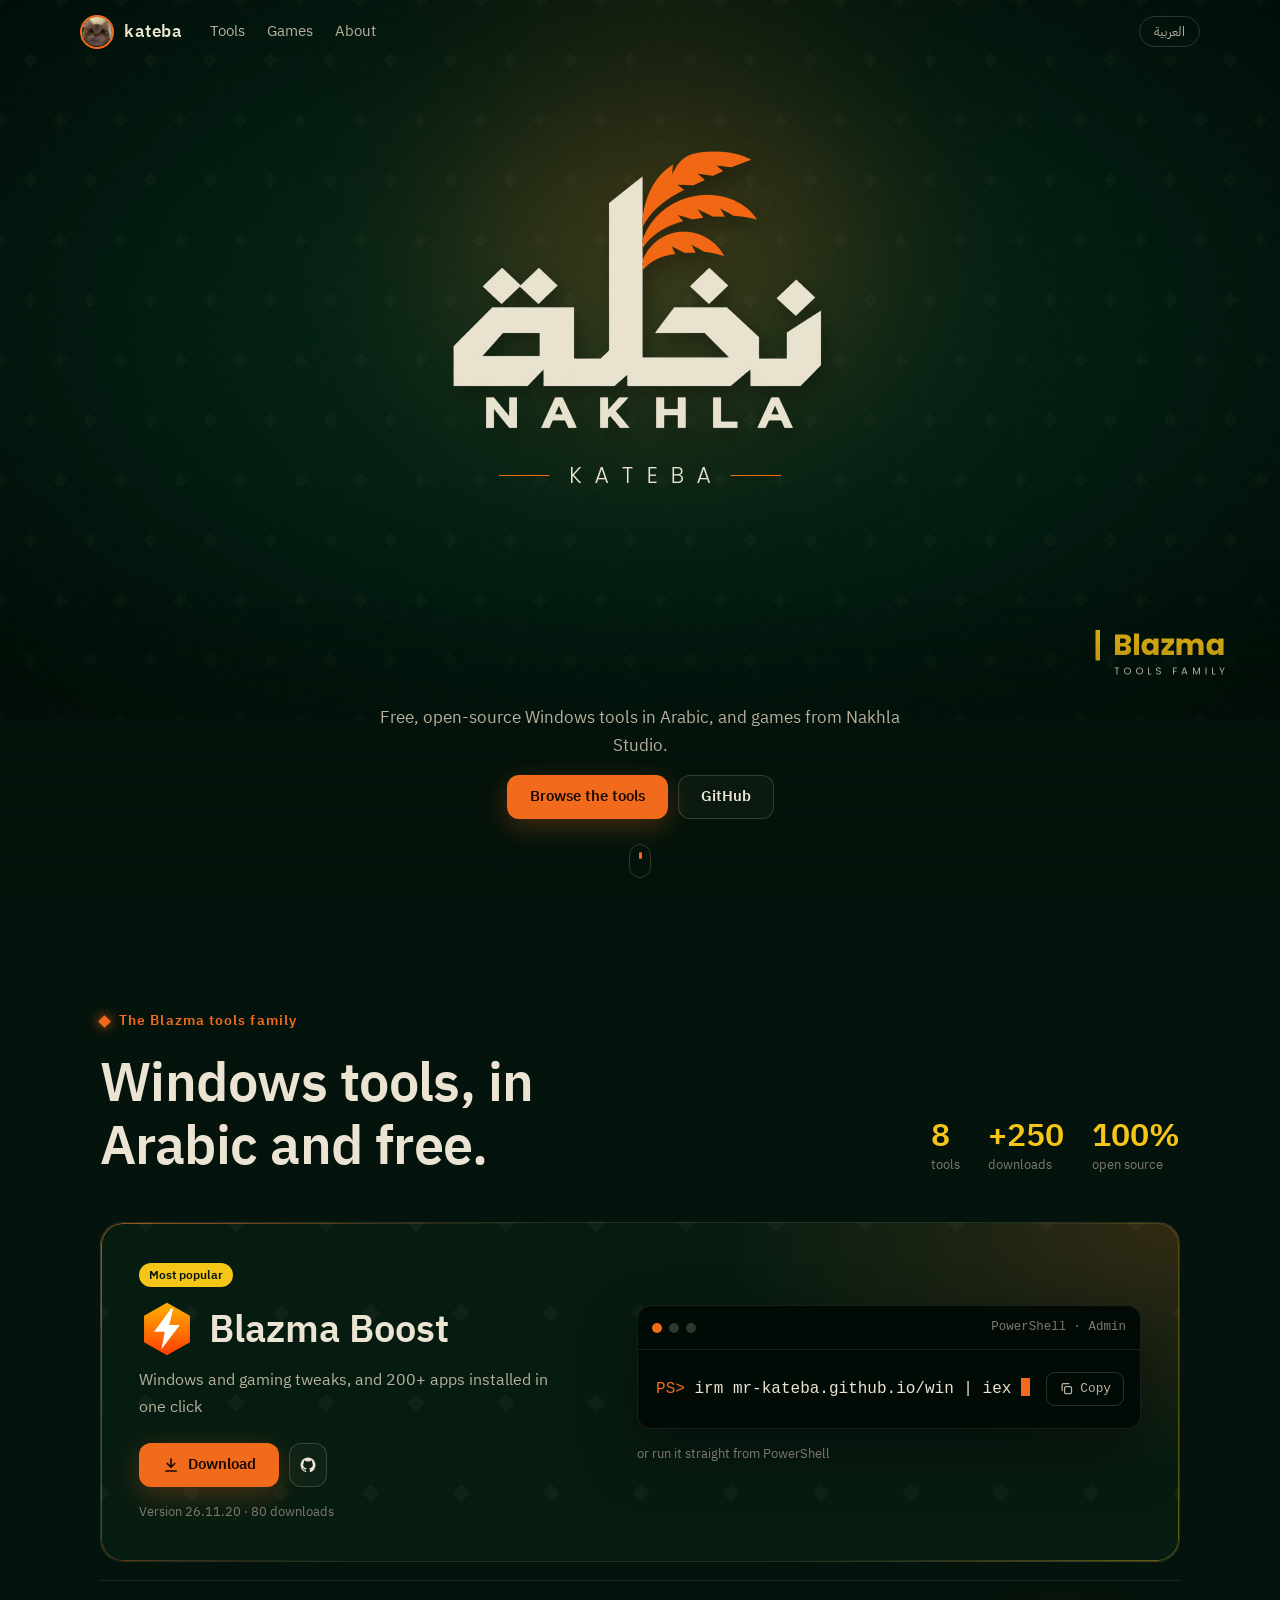
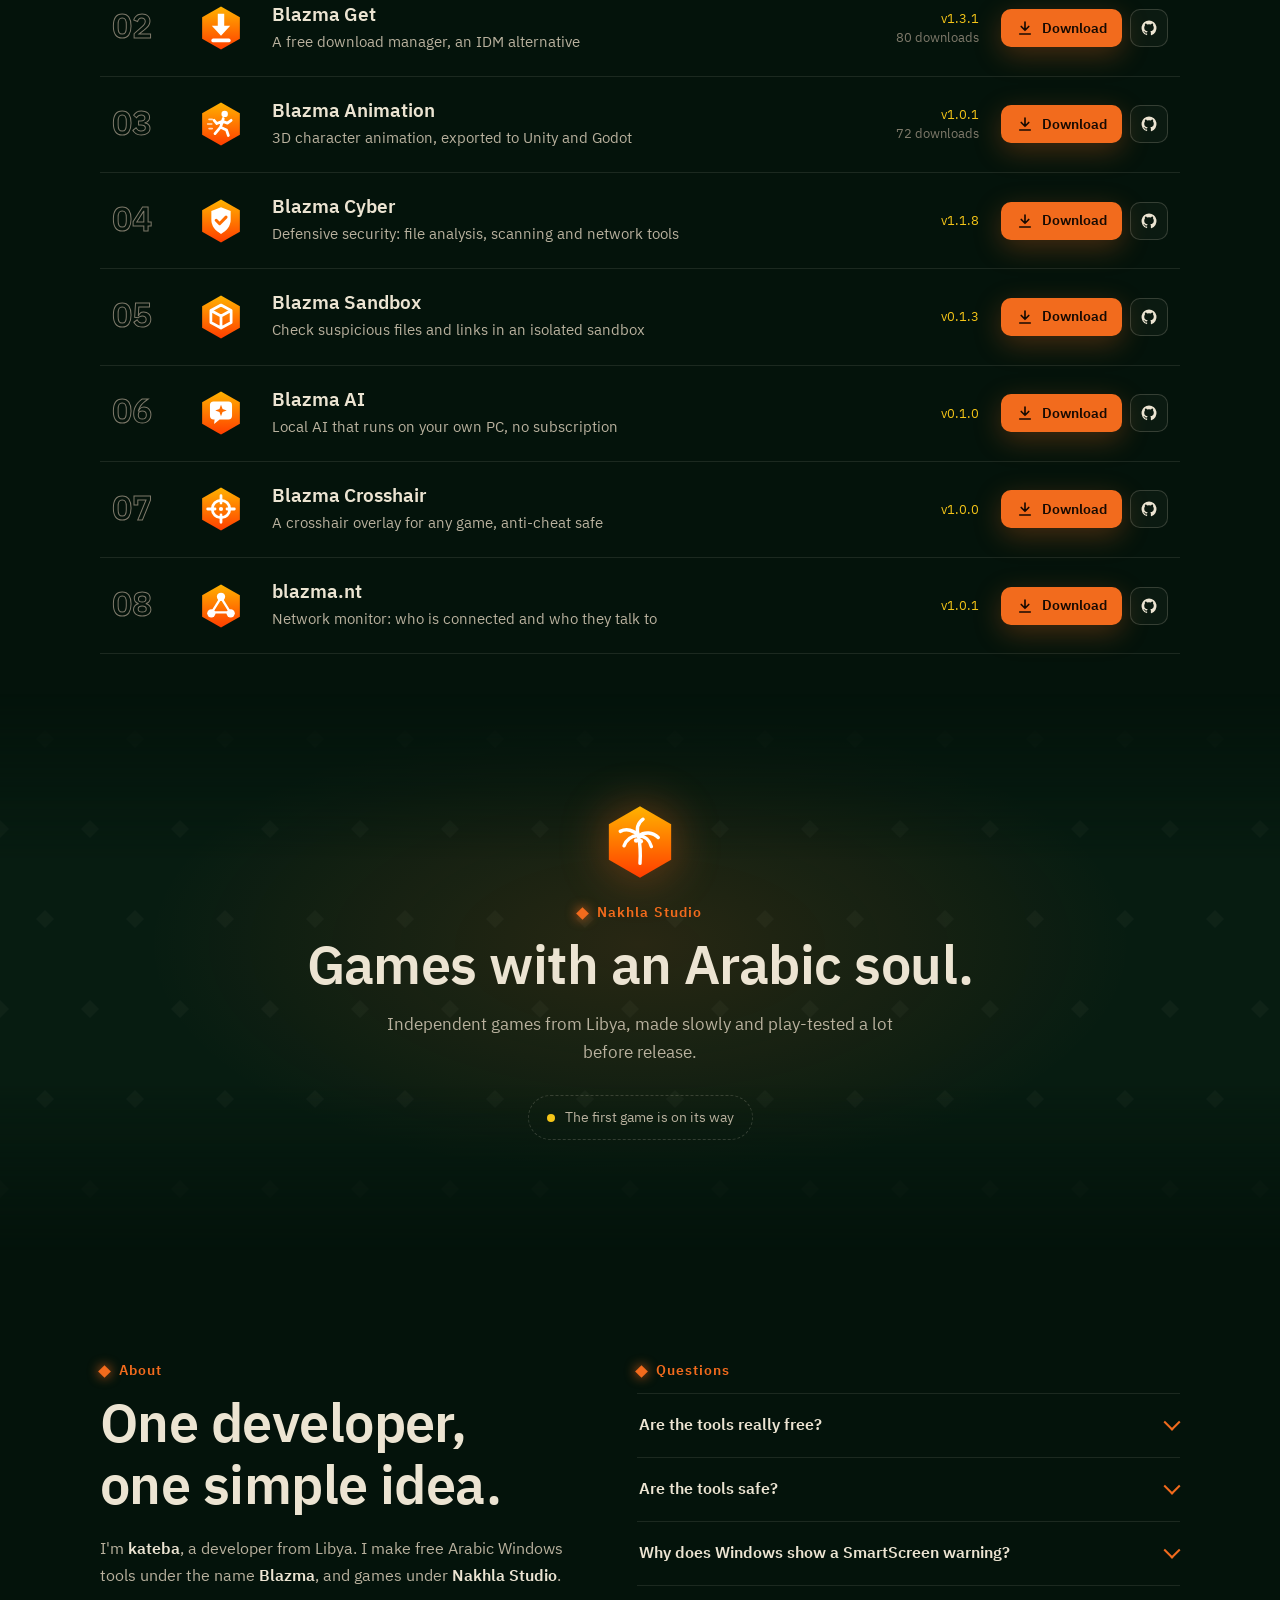
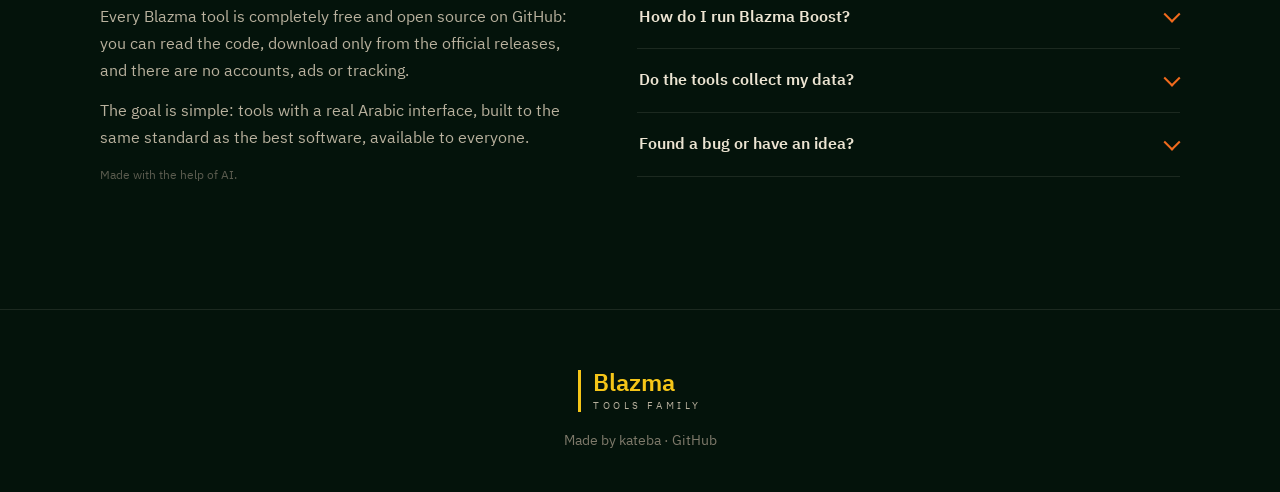
==== commit 442b85b9: "Studio band: soft fade instead of a hard divider" ====
--- a/index.html
+++ b/index.html
@@ -25,7 +25,7 @@
 <meta name="twitter:title" content="kateba — أدوات بلازما واستوديو نخلة">
 <meta name="twitter:description" content="أدوات ويندوز عربية مجانية ومفتوحة المصدر، بدون حسابات وبدون تتبع.">
 <meta name="twitter:image" content="https://mr-kateba.github.io/assets/og.png?v=1">
-<link rel="stylesheet" href="assets/site.css?v=202611251230">
+<link rel="stylesheet" href="assets/site.css?v=202611251740">
 </head>
 <body>
 
@@ -94,6 +94,6 @@
   <p><span data-i18n="foot"></span> · <a href="https://github.com/mr-kateba" target="_blank" rel="noopener"><bdi>GitHub</bdi></a></p>
 </footer>
 
-<script src="assets/app.js?v=202611251230"></script>
+<script src="assets/app.js?v=202611251740"></script>
 </body>
 </html>
--- a/assets/site.css
+++ b/assets/site.css
@@ -65,6 +65,7 @@
 
 /* ---------- sections */
 .sec { position: relative; max-width: var(--wrap); margin: 0 auto; padding: 110px 20px; }
+#tools { padding-bottom: 40px; }
 .kicker { display: flex; align-items: center; gap: 10px; margin: 0 0 10px; color: var(--orange); font-size: .85rem; font-weight: 600; letter-spacing: .08em; }
 .kicker .dot { width: 9px; height: 9px; background: var(--orange); transform: rotate(45deg); box-shadow: 0 0 12px var(--orange); }
 h2 { margin: 0; font-size: clamp(2rem, 4.6vw, 3.4rem); line-height: 1.15; font-weight: 600; letter-spacing: -.01em; text-wrap: balance; }
@@ -118,7 +119,11 @@
 .r-go { display: flex; gap: 8px; }
 
 /* ---------- Nakhla Studio band */
-.studio { max-width: none; padding: 0; background: var(--diamonds), radial-gradient(60% 80% at 50% 0%, rgba(242, 107, 29, .16), transparent 70%), var(--night-2); border-block: 1px solid var(--line); }
+.studio { max-width: none; padding: 0; isolation: isolate; }
+/* no hard line: the texture and the glow fade in and out softly */
+.studio::before { content: ""; position: absolute; inset: 0; z-index: -1; background: var(--diamonds), radial-gradient(55% 60% at 50% 45%, rgba(242, 107, 29, .14), transparent 70%), var(--night-2);
+  background-position: 0 45px, 0 0, 0 0;
+  -webkit-mask-image: linear-gradient(transparent, #000 30%, #000 70%, transparent); mask-image: linear-gradient(transparent, #000 30%, #000 70%, transparent); }
 .studio-inner { max-width: 760px; margin: 0 auto; padding: 110px 20px; text-align: center; display: flex; flex-direction: column; align-items: center; }
 .studio-mark { width: 76px; height: 76px; margin-bottom: 22px; filter: drop-shadow(0 0 24px rgba(242, 107, 29, .45)); animation: sway 6s ease-in-out infinite; transform-origin: 50% 90%; }
 @keyframes sway { 50% { transform: rotate(-4deg); } }
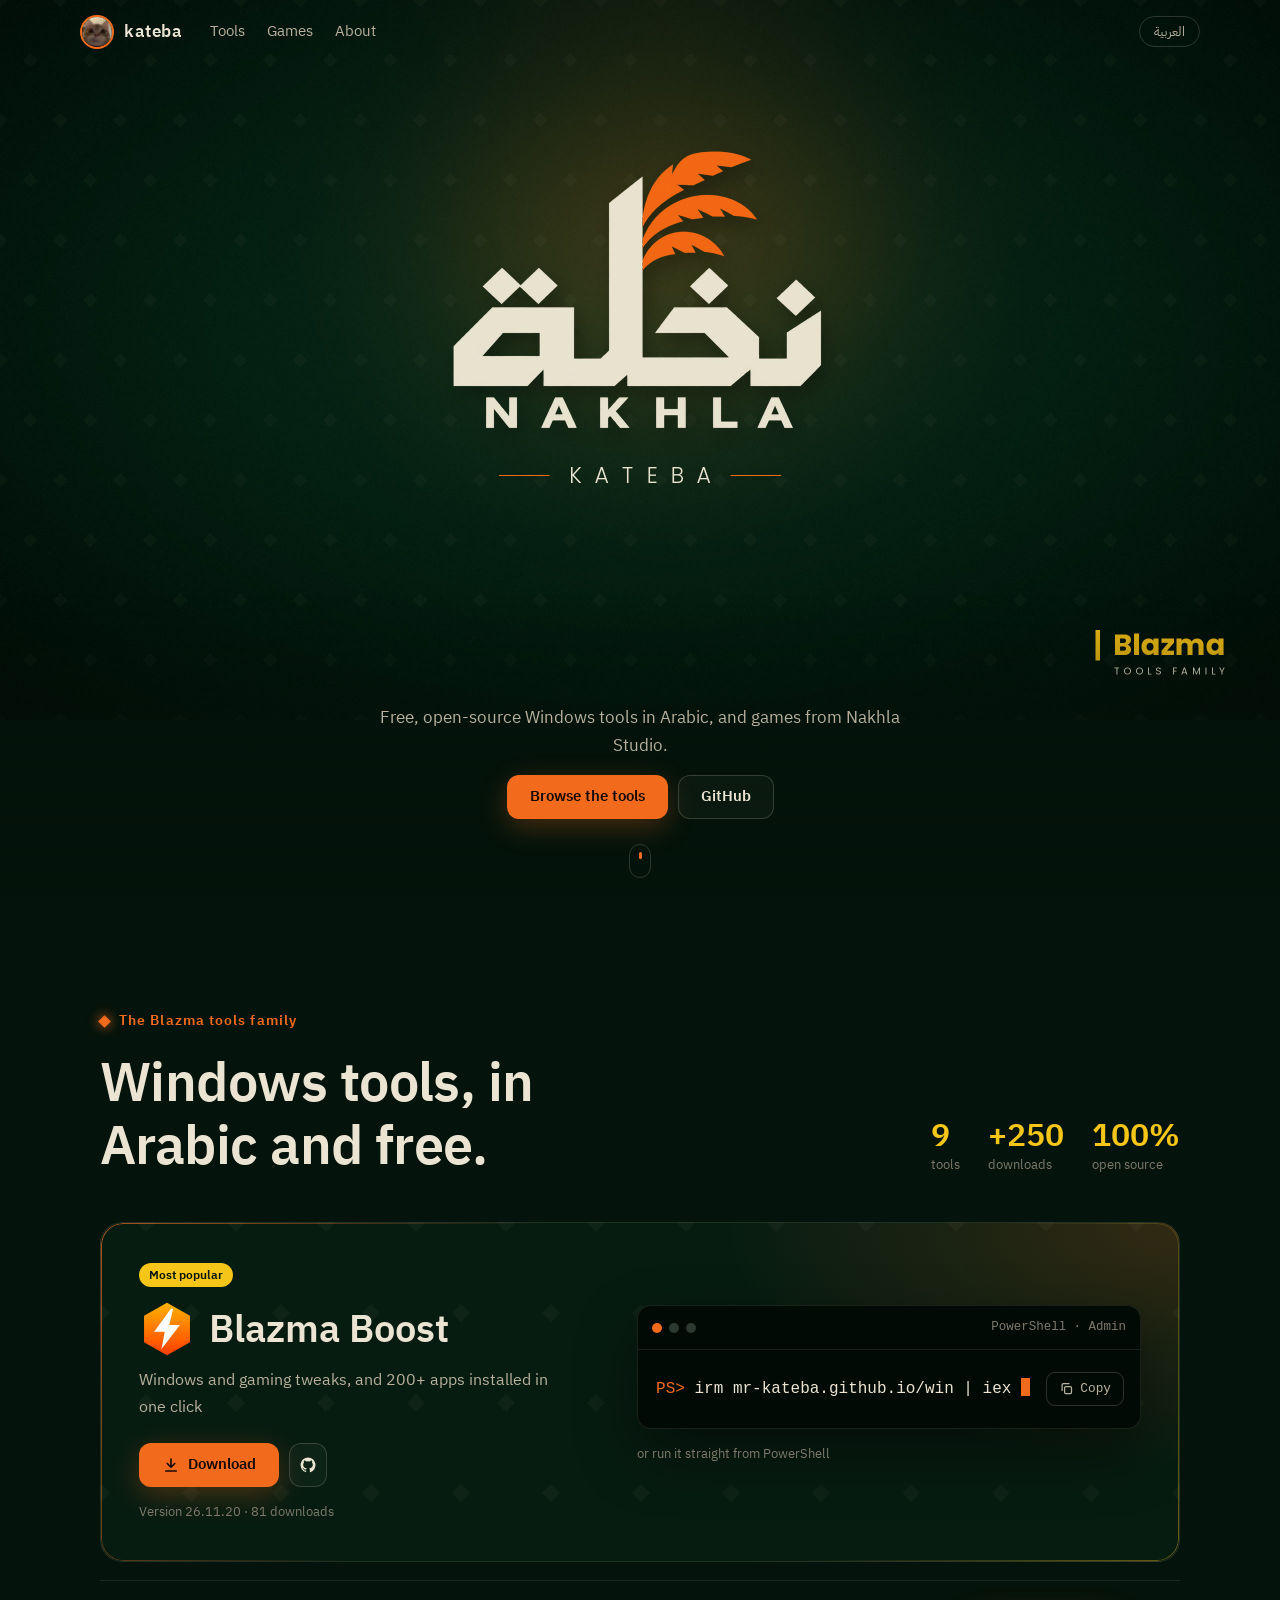
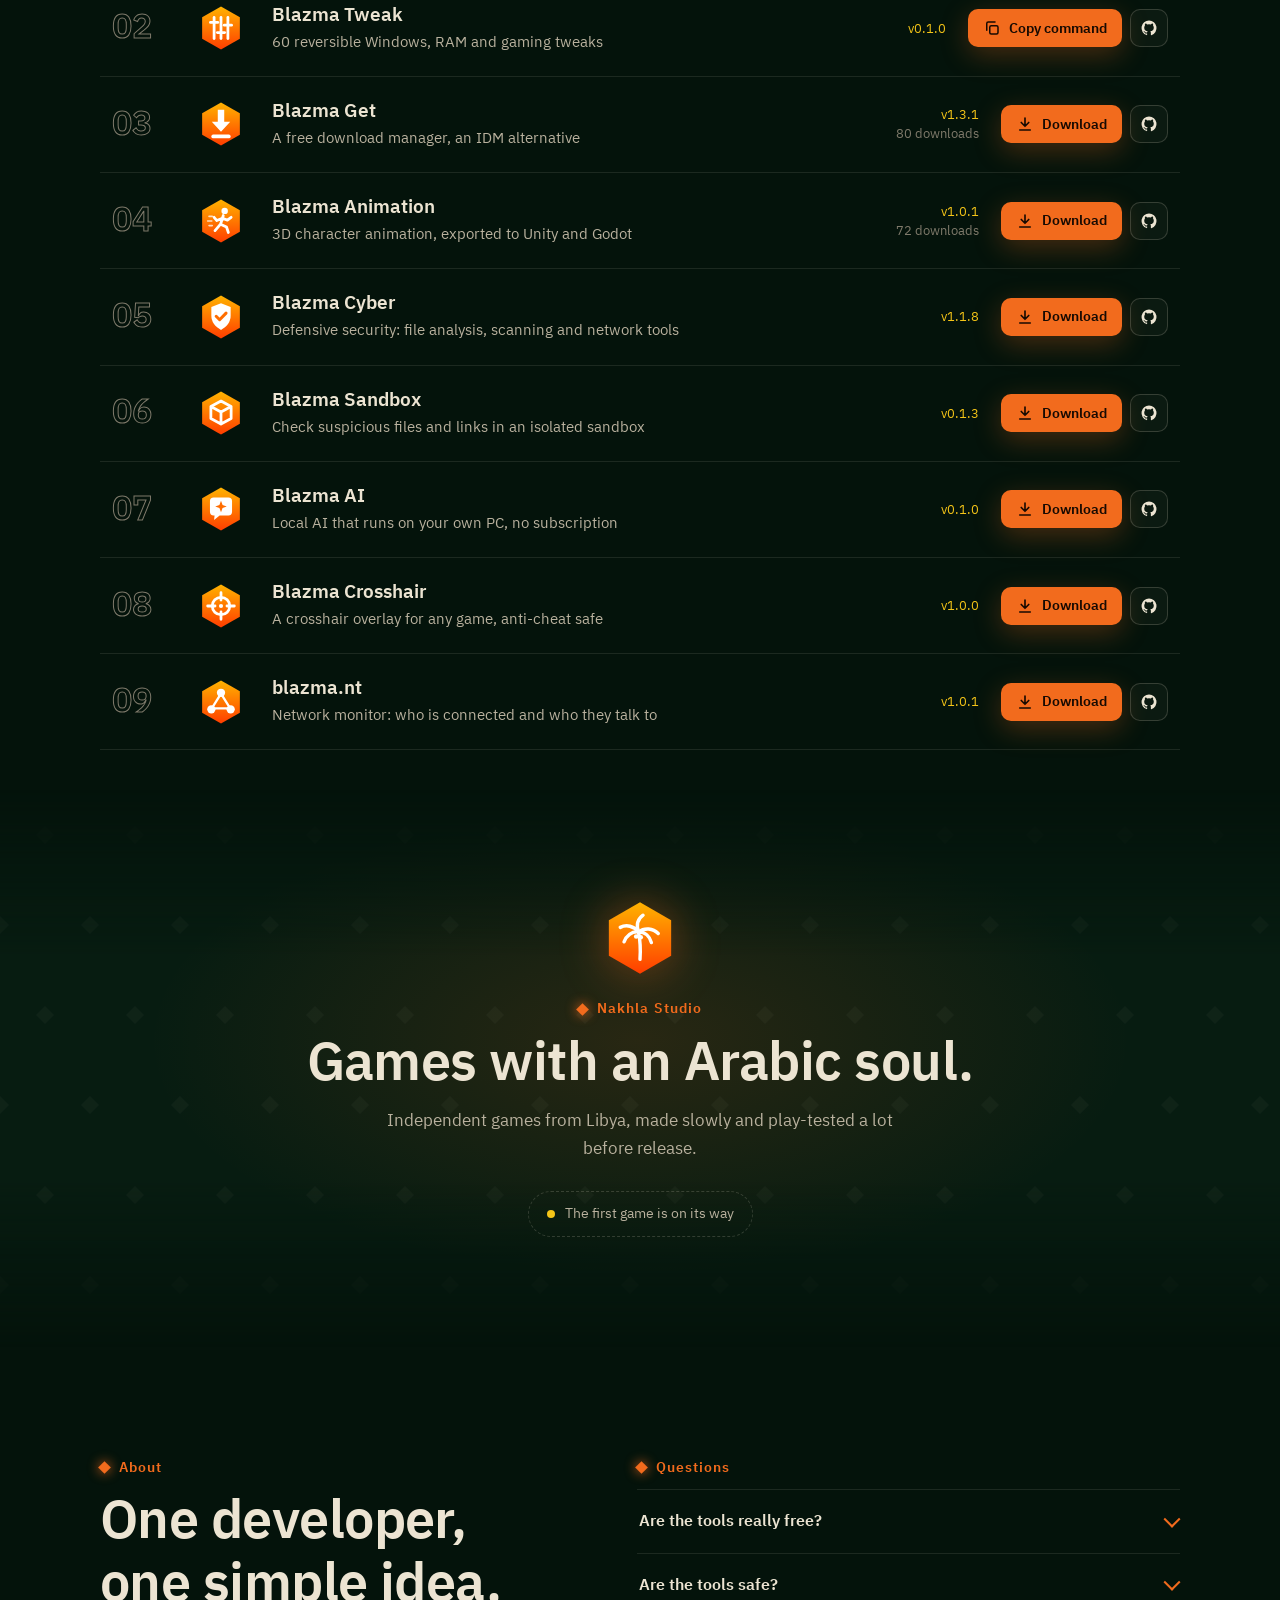
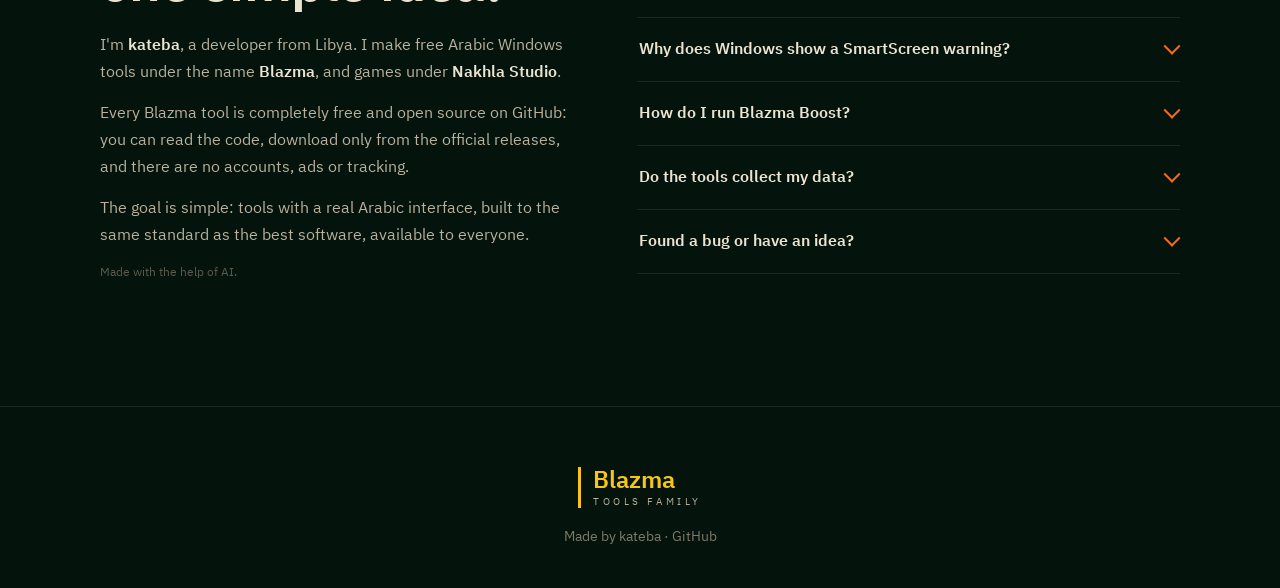
==== commit 2807644d: "Add Blazma Tweak: launcher at /tweak, tool entry and logo" ====
--- a/index.html
+++ b/index.html
@@ -25,7 +25,7 @@
 <meta name="twitter:title" content="kateba — أدوات بلازما واستوديو نخلة">
 <meta name="twitter:description" content="أدوات ويندوز عربية مجانية ومفتوحة المصدر، بدون حسابات وبدون تتبع.">
 <meta name="twitter:image" content="https://mr-kateba.github.io/assets/og.png?v=1">
-<link rel="stylesheet" href="assets/site.css?v=202611251740">
+<link rel="stylesheet" href="assets/site.css?v=202611252020">
 </head>
 <body>
 
@@ -94,6 +94,6 @@
   <p><span data-i18n="foot"></span> · <a href="https://github.com/mr-kateba" target="_blank" rel="noopener"><bdi>GitHub</bdi></a></p>
 </footer>
 
-<script src="assets/app.js?v=202611251740"></script>
+<script src="assets/app.js?v=202611252020"></script>
 </body>
 </html>
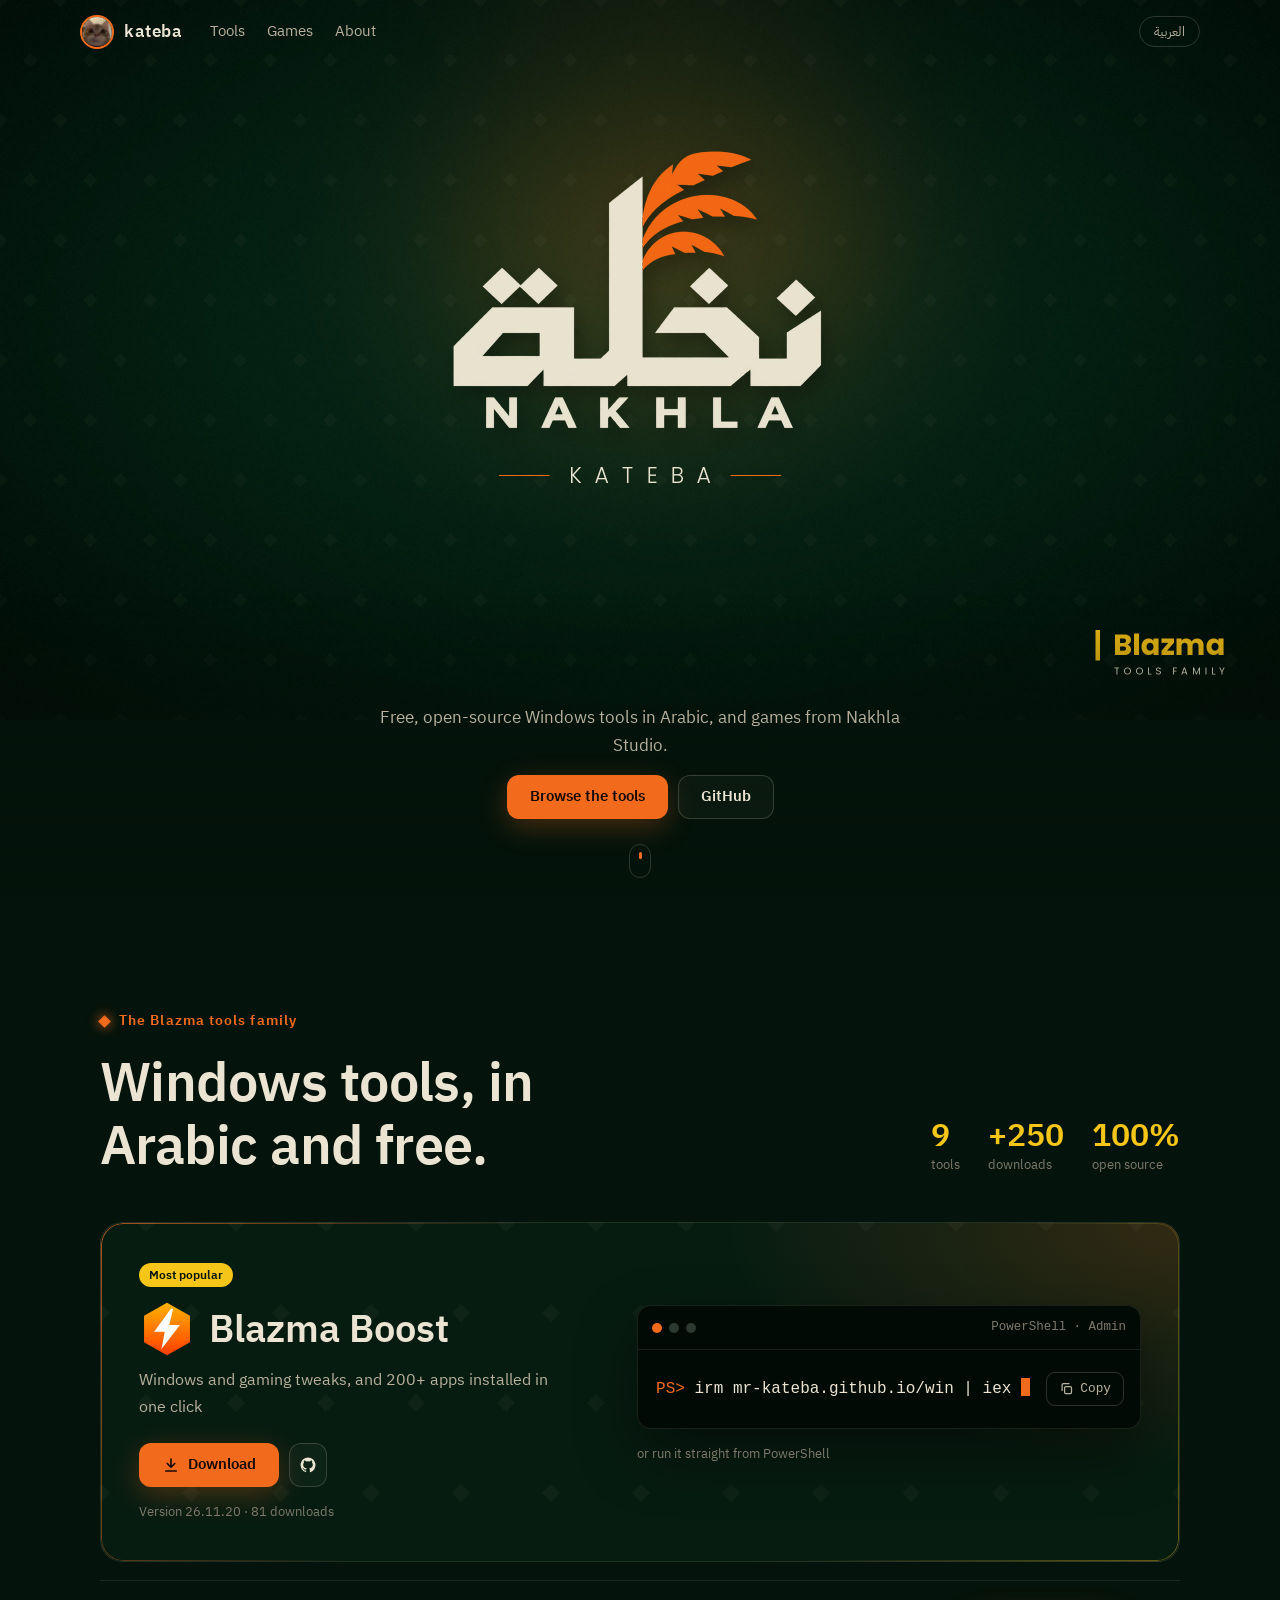
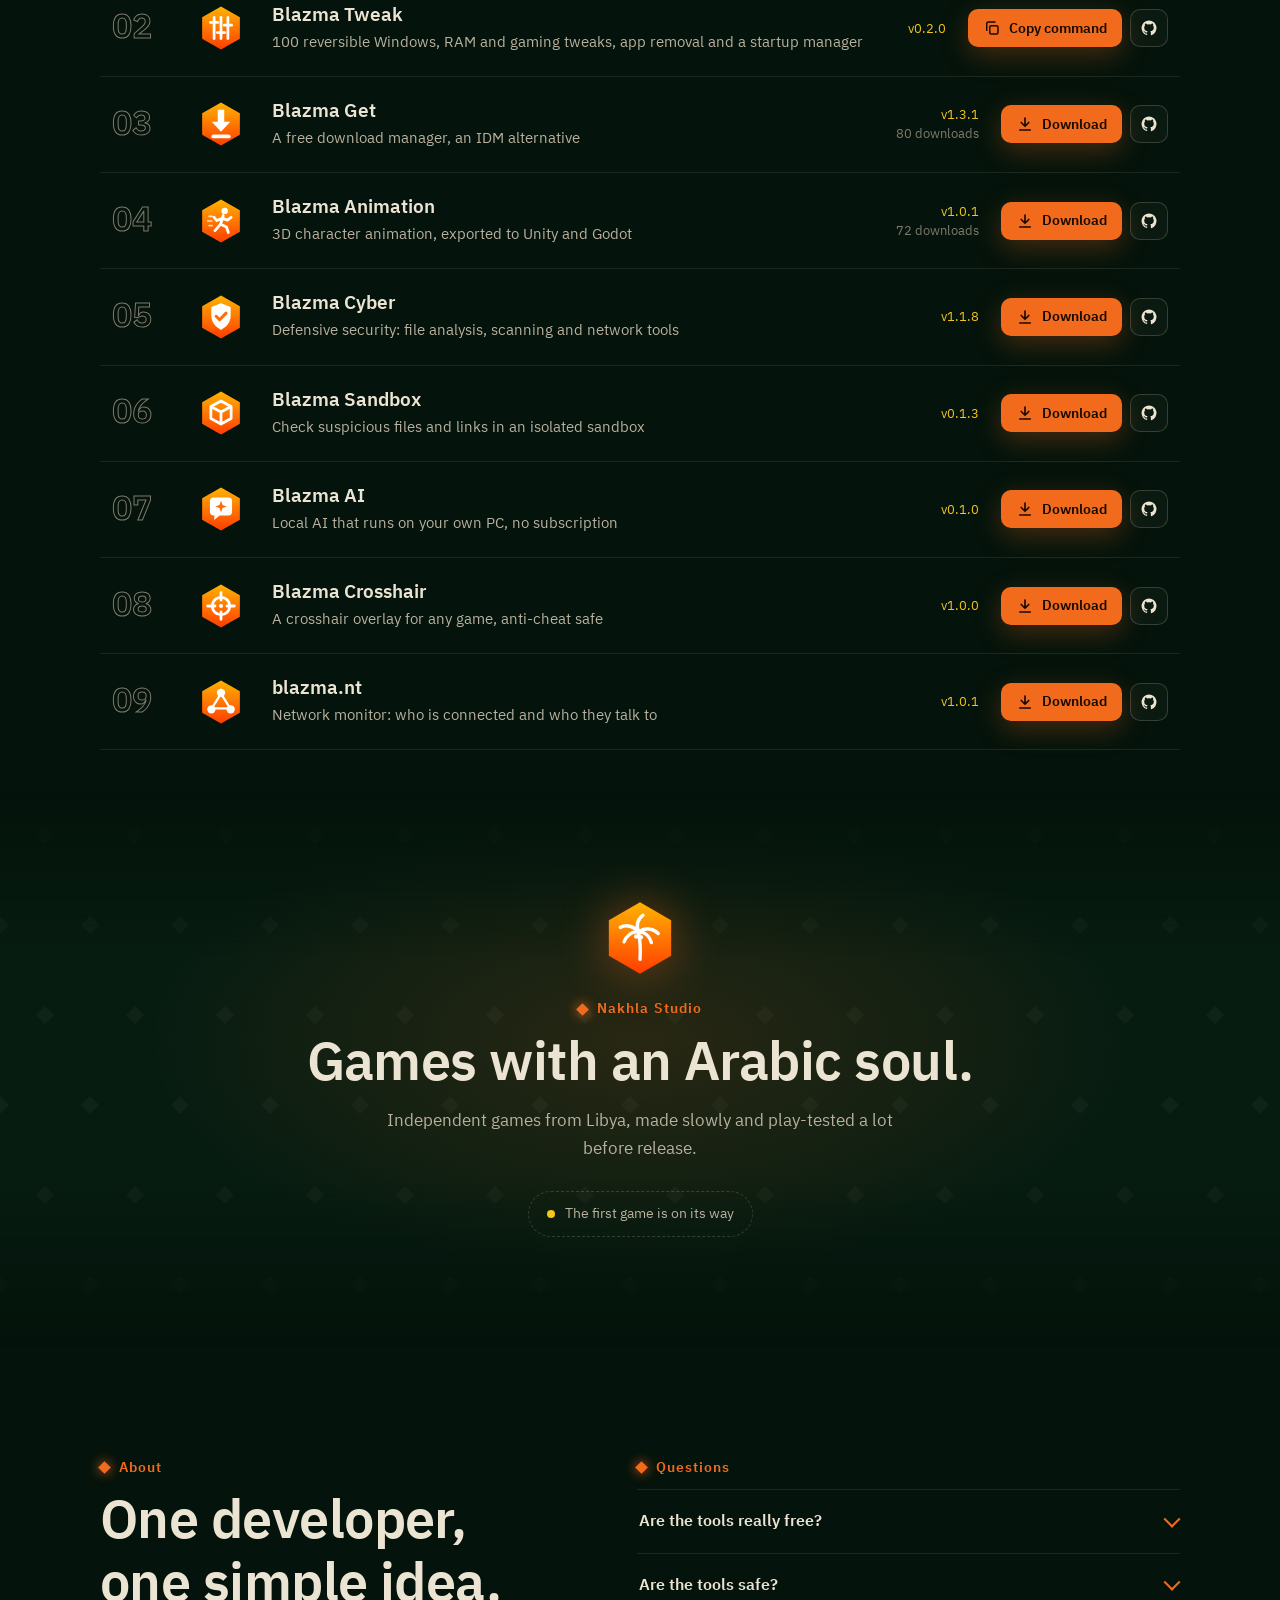
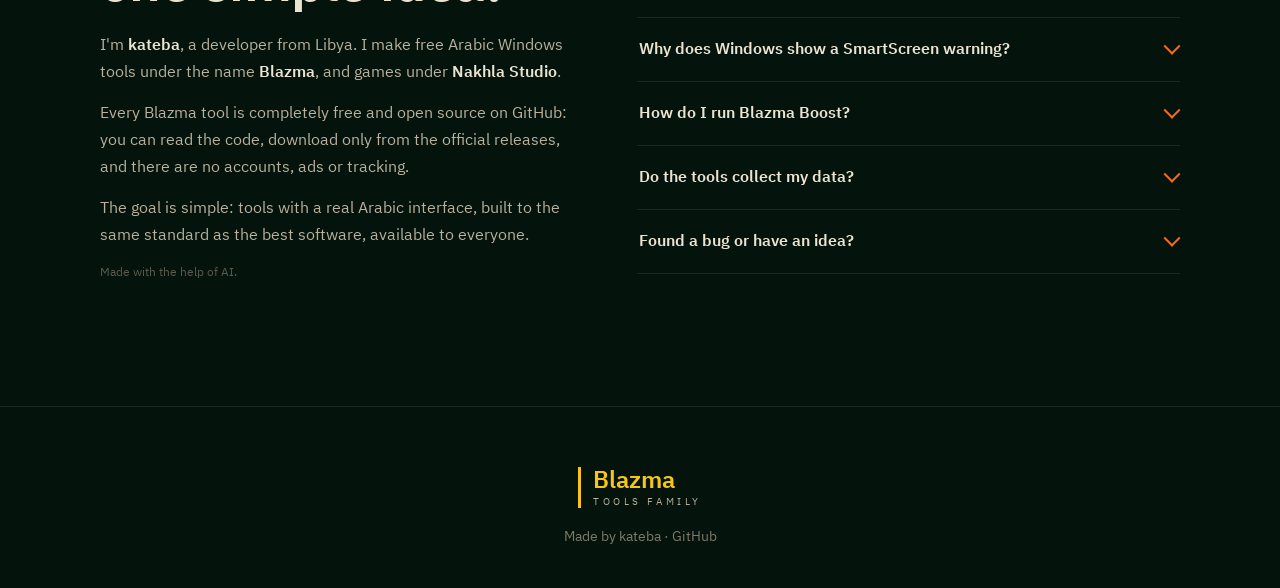
==== commit 8d61c5c4: "Blazma Tweak 0.2.0 description" ====
--- a/index.html
+++ b/index.html
@@ -25,7 +25,7 @@
 <meta name="twitter:title" content="kateba — أدوات بلازما واستوديو نخلة">
 <meta name="twitter:description" content="أدوات ويندوز عربية مجانية ومفتوحة المصدر، بدون حسابات وبدون تتبع.">
 <meta name="twitter:image" content="https://mr-kateba.github.io/assets/og.png?v=1">
-<link rel="stylesheet" href="assets/site.css?v=202611252020">
+<link rel="stylesheet" href="assets/site.css?v=202611252045">
 </head>
 <body>
 
@@ -94,6 +94,6 @@
   <p><span data-i18n="foot"></span> · <a href="https://github.com/mr-kateba" target="_blank" rel="noopener"><bdi>GitHub</bdi></a></p>
 </footer>
 
-<script src="assets/app.js?v=202611252020"></script>
+<script src="assets/app.js?v=202611252045"></script>
 </body>
 </html>
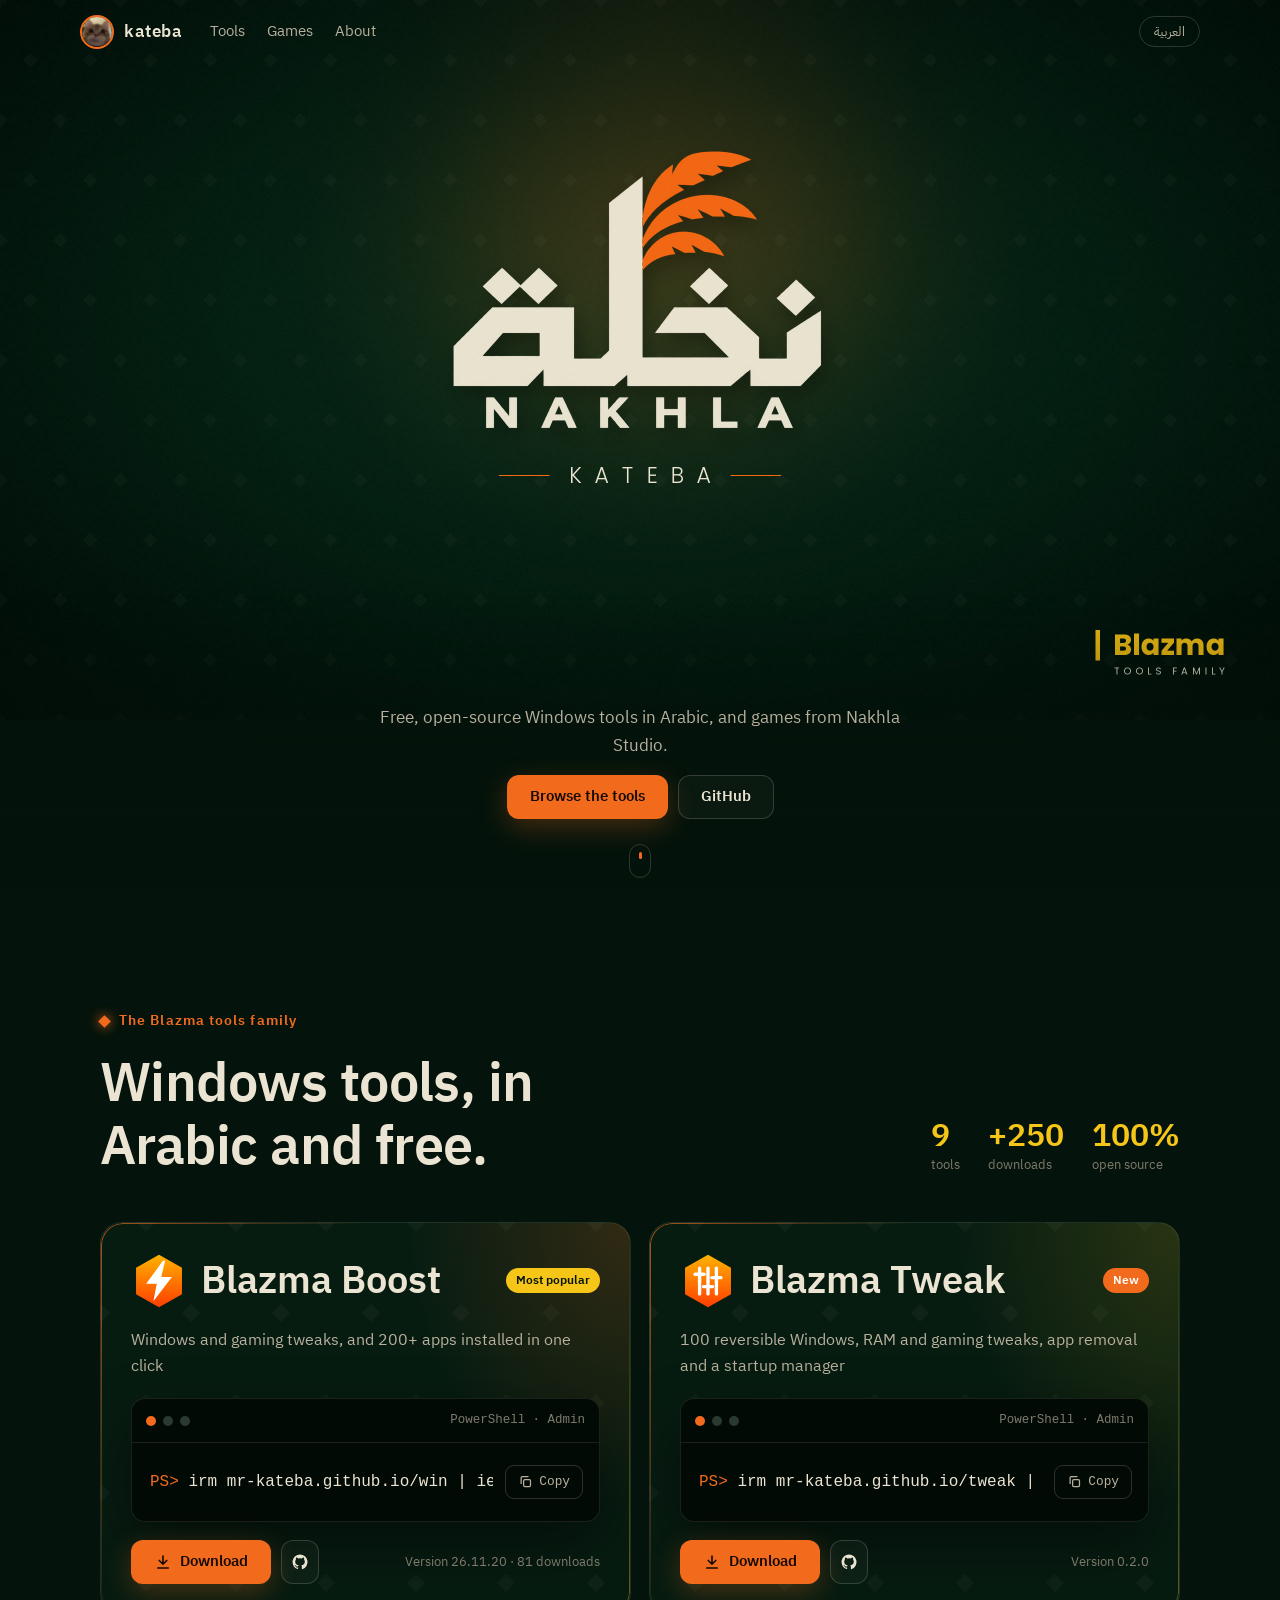
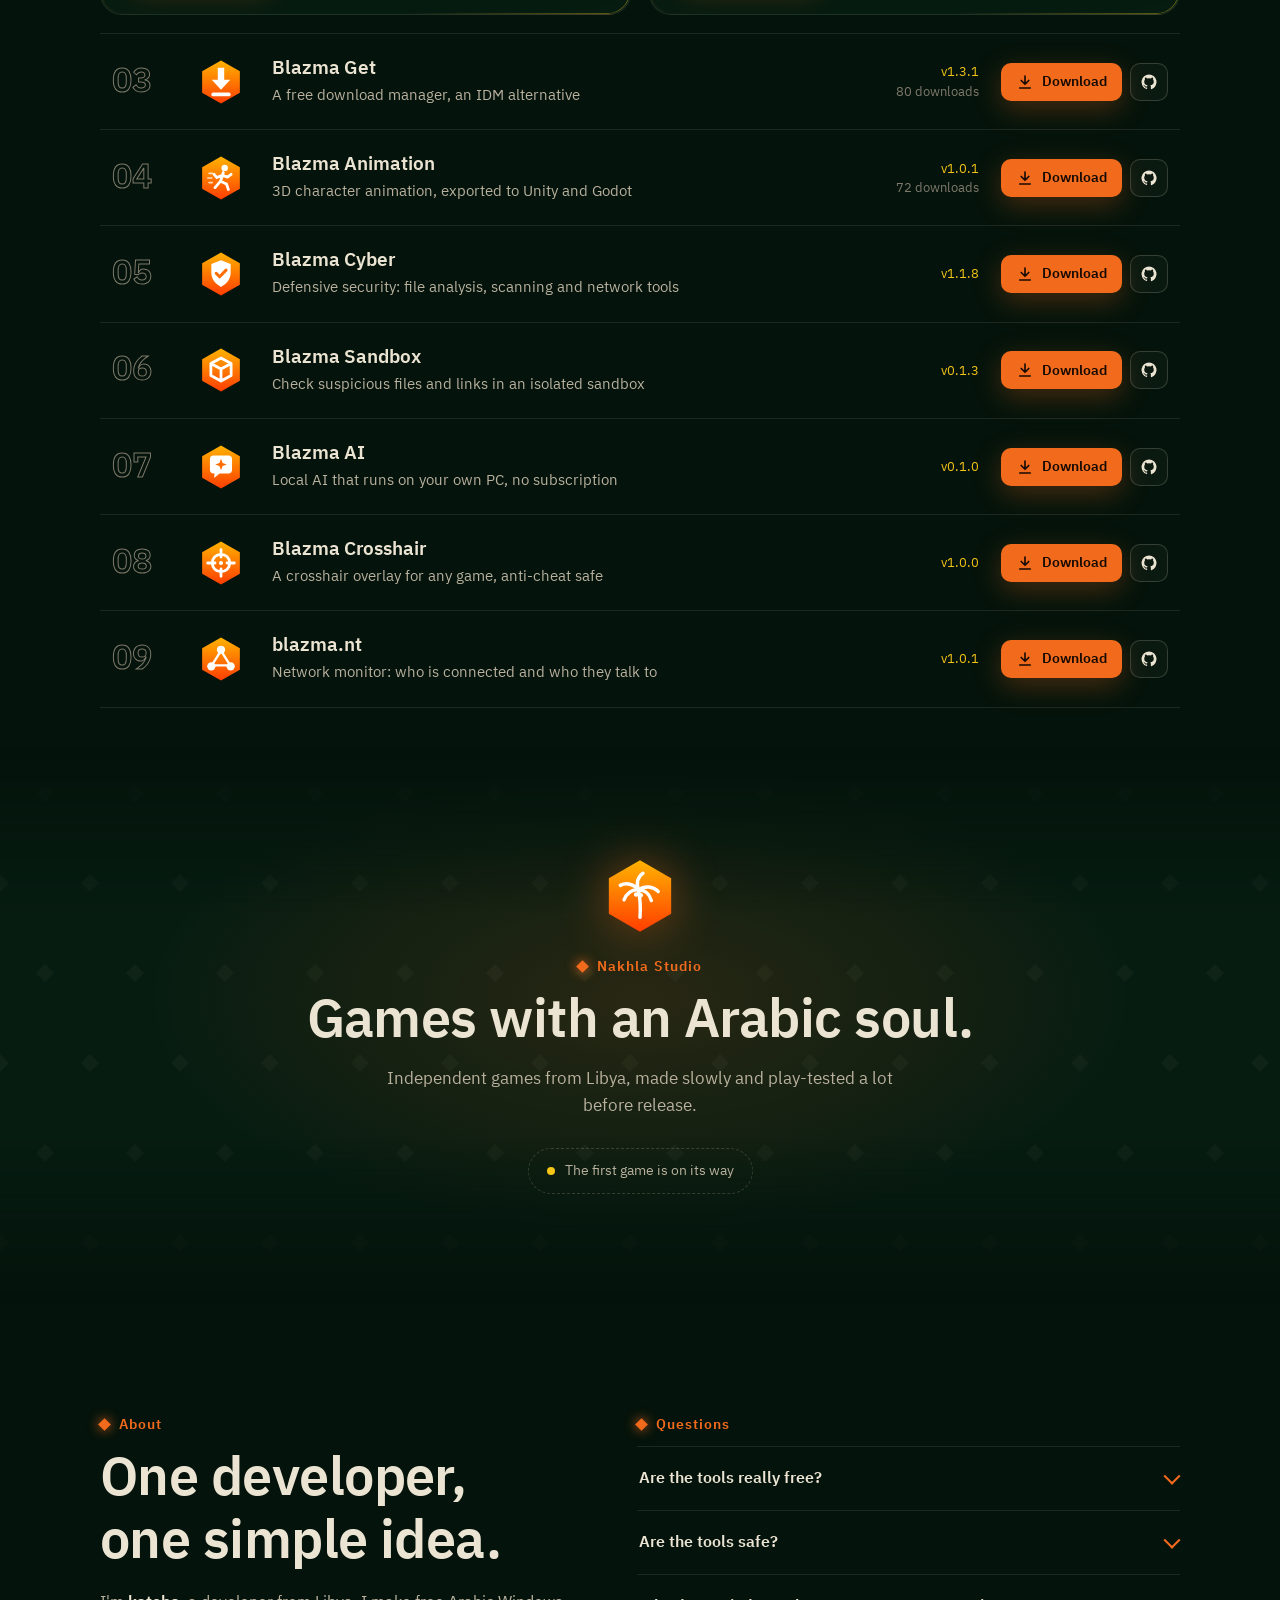
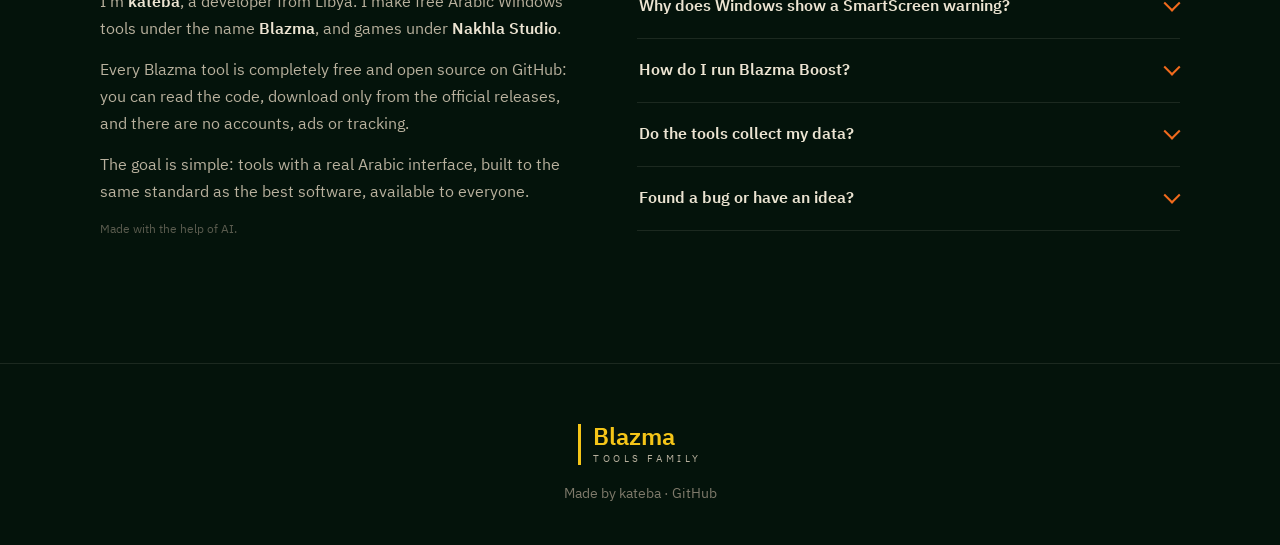
==== commit d0de0c16: "Feature Blazma Boost and Blazma Tweak side by side" ====
--- a/index.html
+++ b/index.html
@@ -25,7 +25,7 @@
 <meta name="twitter:title" content="kateba — أدوات بلازما واستوديو نخلة">
 <meta name="twitter:description" content="أدوات ويندوز عربية مجانية ومفتوحة المصدر، بدون حسابات وبدون تتبع.">
 <meta name="twitter:image" content="https://mr-kateba.github.io/assets/og.png?v=1">
-<link rel="stylesheet" href="assets/site.css?v=202611252045">
+<link rel="stylesheet" href="assets/site.css?v=202611252110">
 </head>
 <body>
 
@@ -60,7 +60,7 @@
       <h2 data-i18n="tools.title"></h2>
       <div class="facts" id="facts"></div>
     </div>
-    <article class="feature reveal" id="feature"></article>
+    <div class="featured reveal" id="feature"></div>
     <ol class="index" id="index"></ol>
   </section>
 
@@ -94,6 +94,6 @@
   <p><span data-i18n="foot"></span> · <a href="https://github.com/mr-kateba" target="_blank" rel="noopener"><bdi>GitHub</bdi></a></p>
 </footer>
 
-<script src="assets/app.js?v=202611252045"></script>
+<script src="assets/app.js?v=202611252110"></script>
 </body>
 </html>
--- a/assets/site.css
+++ b/assets/site.css
@@ -76,15 +76,23 @@
 .fact span { color: var(--cream-3); font-size: .82rem; }
 
 /* featured tool: Boost with a live terminal line */
-.feature { position: relative; display: grid; grid-template-columns: 1fr 1.1fr; gap: 40px; align-items: center; padding: 38px; margin-bottom: 18px; border-radius: 22px; overflow: hidden;
+.featured { display: grid; grid-template-columns: repeat(2, minmax(0, 1fr)); gap: 18px; margin-bottom: 18px; }
+.feature { position: relative; display: flex; flex-direction: column; gap: 18px; padding: 30px; border-radius: 22px; overflow: hidden;
   background: var(--diamonds), radial-gradient(70% 120% at 100% 0%, rgba(242, 107, 29, .18), transparent 60%), var(--night-2); border: 1px solid var(--line); }
 .feature::before { content: ""; position: absolute; inset: 0; border-radius: inherit; padding: 1px; pointer-events: none;
   background: linear-gradient(120deg, rgba(242, 107, 29, .7), transparent 35%, transparent 70%, rgba(245, 197, 24, .4)); -webkit-mask: linear-gradient(#000 0 0) content-box, linear-gradient(#000 0 0); -webkit-mask-composite: xor; mask-composite: exclude; }
-.feature > div { min-width: 0; }
+.feature > * { min-width: 0; }
+.feature.is-new { background: var(--diamonds), radial-gradient(70% 120% at 100% 0%, rgba(245, 197, 24, .14), transparent 60%), var(--night-2); }
+.f-head { display: flex; align-items: center; justify-content: space-between; gap: 12px; }
+.f-head .f-name { margin: 0; }
+.f-head .f-badge { margin: 0; flex: none; }
+.feature.is-new .f-badge { background: var(--orange); color: #fff; }
+.f-foot { margin-top: auto; display: flex; align-items: center; justify-content: space-between; gap: 14px; flex-wrap: wrap; }
+.f-foot .f-meta { margin: 0; }
 .f-badge { display: inline-block; margin-bottom: 14px; padding: 2px 10px; border-radius: 999px; font-size: .78rem; font-weight: 600; color: var(--night); background: var(--gold); }
 .f-name { display: flex; align-items: center; gap: 14px; margin: 0 0 10px; font-size: clamp(1.7rem, 3vw, 2.4rem); font-weight: 600; line-height: 1.1; }
 .f-name img { width: 56px; height: 56px; }
-.f-desc { margin: 0 0 22px; color: var(--cream-2); font-size: 1.02rem; max-width: 420px; }
+.f-desc { margin: 0; color: var(--cream-2); font-size: 1.02rem; min-height: 3.2em; }
 .f-actions { display: flex; gap: 10px; flex-wrap: wrap; align-items: center; }
 .f-meta { color: var(--cream-3); font-size: .82rem; margin-top: 14px; }
 .term { direction: ltr; text-align: left; border-radius: 14px; background: #020a06; border: 1px solid var(--line); box-shadow: 0 24px 60px rgba(0, 0, 0, .45); overflow: hidden; }
@@ -168,7 +176,8 @@
 
 /* ---------- responsive */
 @media (max-width: 900px) {
-  .feature { grid-template-columns: minmax(0, 1fr); padding: 26px 18px; gap: 26px; }
+  .featured { grid-template-columns: minmax(0, 1fr); }
+  .feature { padding: 26px 18px; }
   .split { grid-template-columns: 1fr; gap: 48px; }
   .row { grid-template-columns: 44px 44px minmax(0, 1fr); gap: 14px; padding: 18px 6px; }
   .num { font-size: 1.5rem; }
